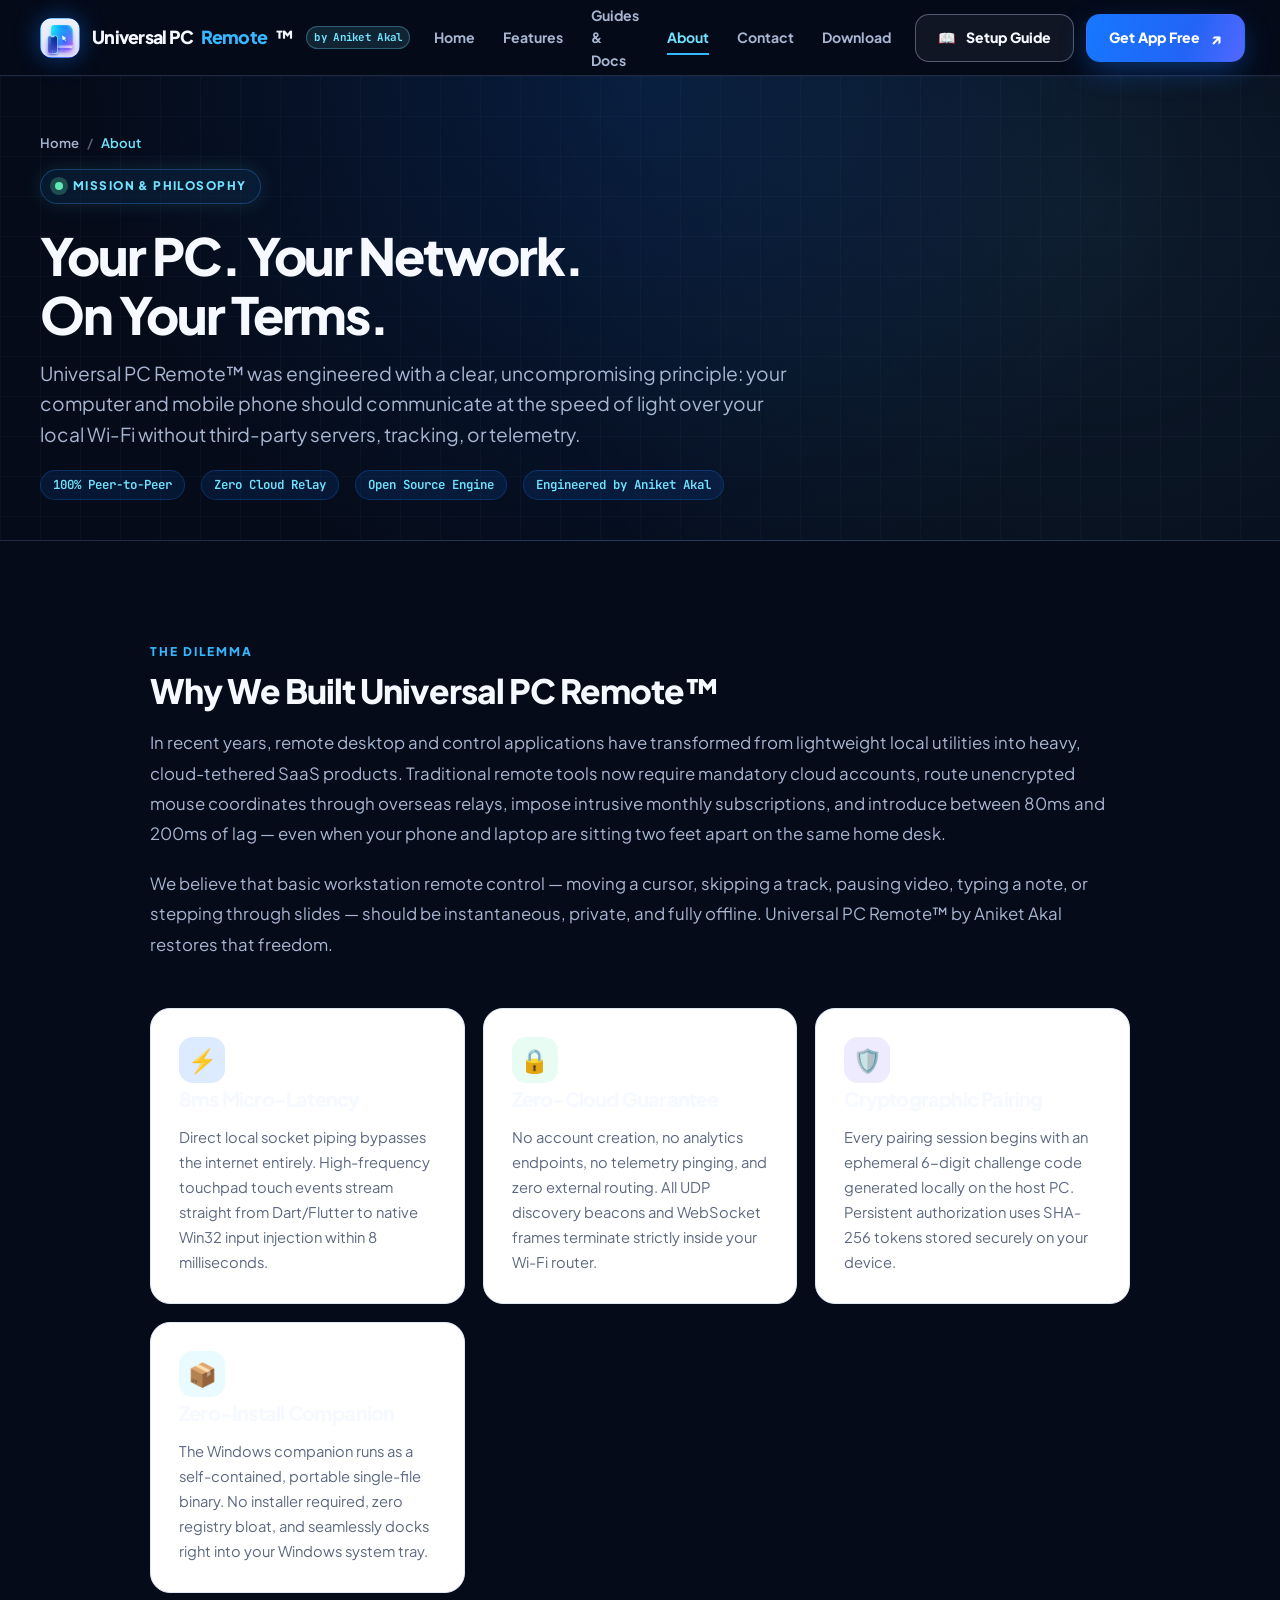
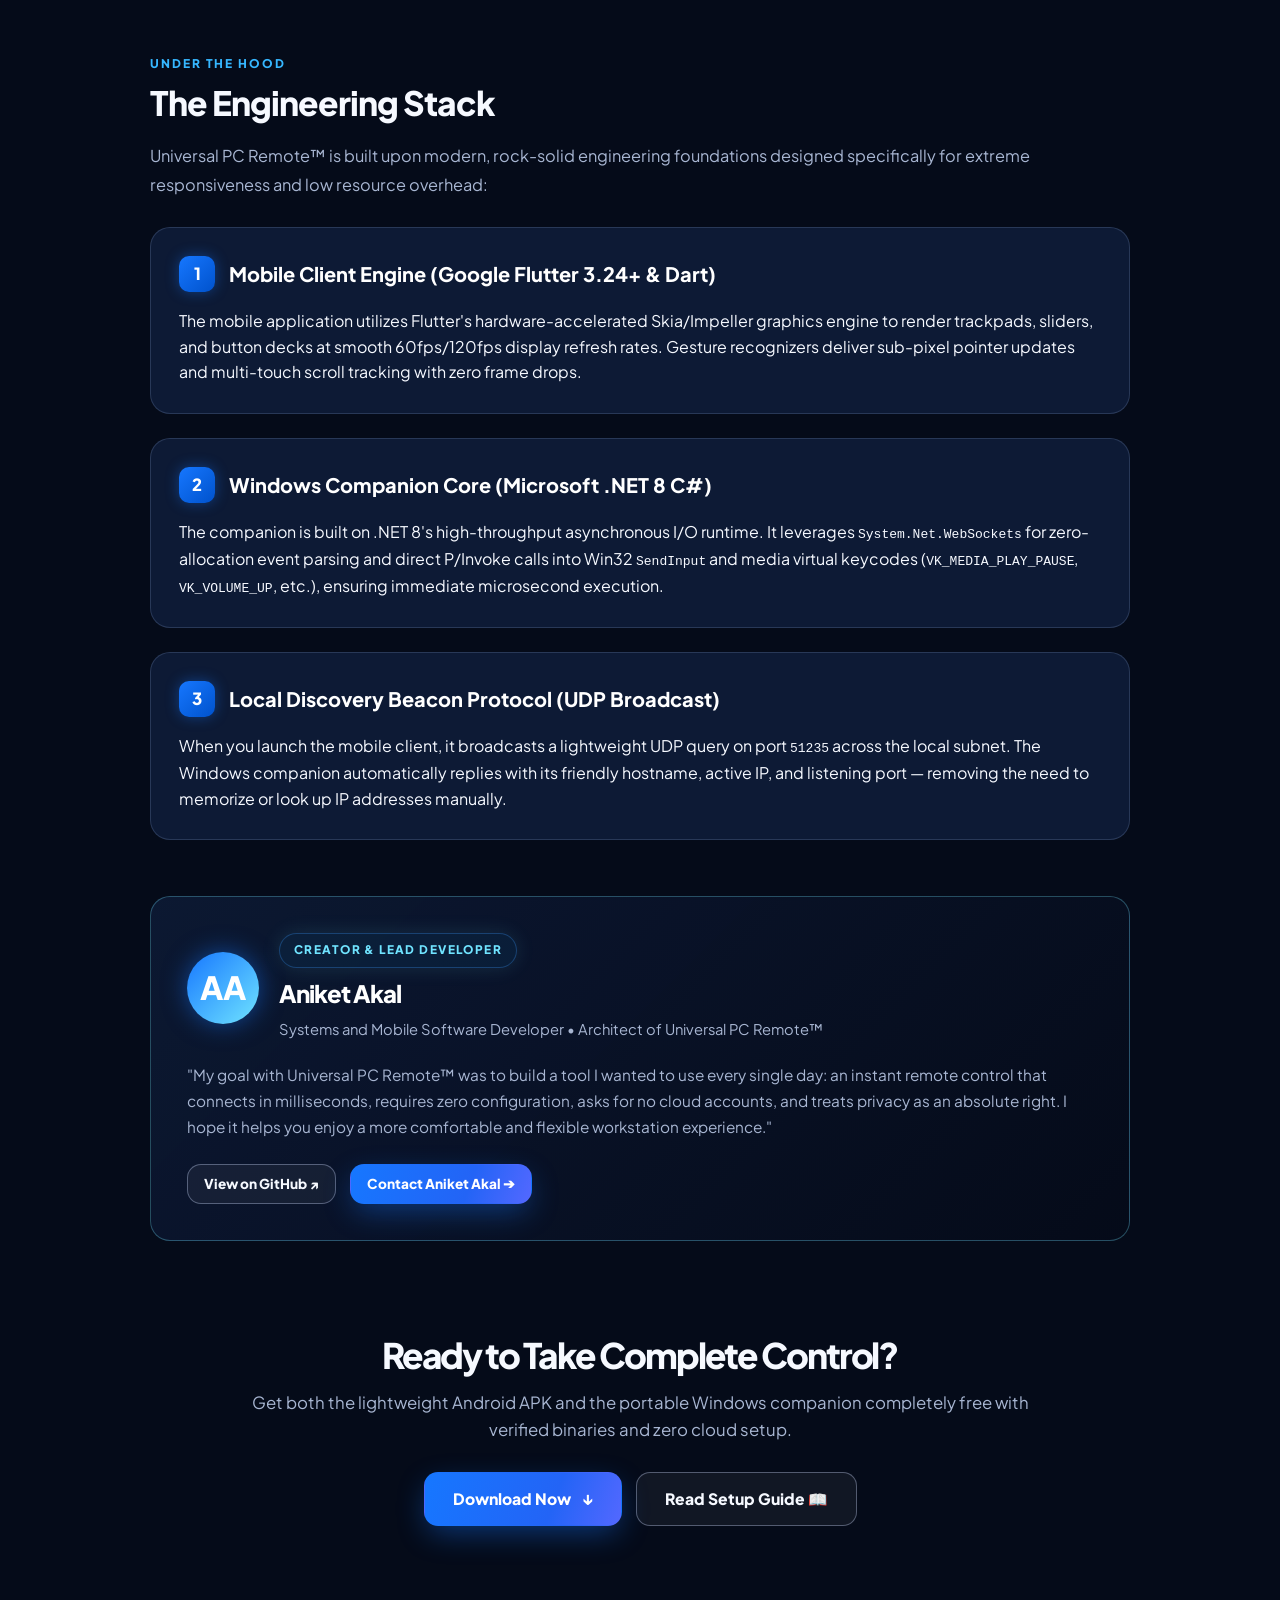
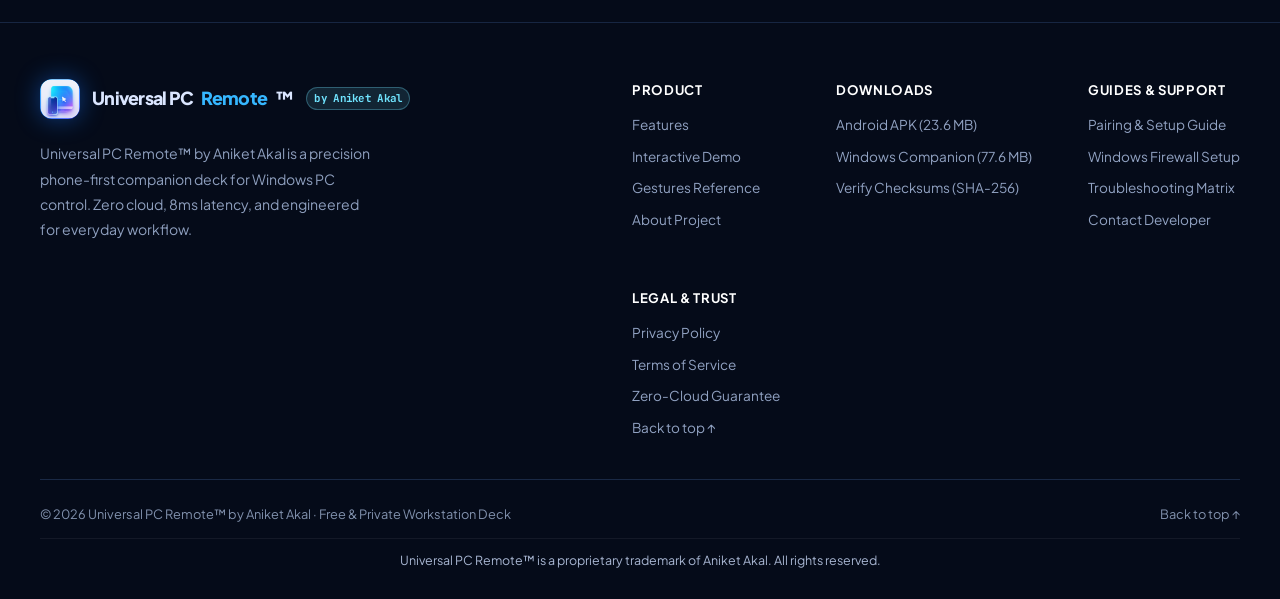
==== website/about.html @ 37a3358c "feat(website): add About, Guide, Contact, Privacy, and Terms pages with SHA-256 verification and fir" ====
<!doctype html>
<html lang="en">
<head>
  <meta charset="utf-8">
  <meta name="viewport" content="width=device-width, initial-scale=1">
  <meta name="theme-color" content="#050b19">
  <title>About Universal PC Remote™ by Aniket Akal — Mission, Zero-Cloud Philosophy &amp; Architecture</title>
  <meta name="description" content="Discover the philosophy, engineering, and architecture behind Universal PC Remote™ by Aniket Akal. A zero-cloud, 100% peer-to-peer workstation companion for Android and Windows.">
  <meta name="author" content="Aniket Akal">
  <meta name="robots" content="index, follow">
  <link rel="canonical" href="https://universalpcremote.pages.dev/about.html">
  
  <!-- Open Graph / Meta -->
  <meta property="og:type" content="website">
  <meta property="og:url" content="https://universalpcremote.pages.dev/about.html">
  <meta property="og:title" content="About Universal PC Remote™ by Aniket Akal">
  <meta property="og:description" content="Why Universal PC Remote™ was built: zero cloud, 8ms micro-latency, peer-to-peer workstation freedom for Android and Windows.">
  <meta property="og:site_name" content="Universal PC Remote™ by Aniket Akal">
  <meta property="og:image" content="https://universalpcremote.pages.dev/assets/app_icon.png">
  <meta name="twitter:card" content="summary_large_image">
  <meta name="twitter:title" content="About Universal PC Remote™ by Aniket Akal">
  <meta name="twitter:description" content="Zero cloud, 8ms micro-latency, peer-to-peer workstation freedom for Android and Windows.">
  <meta name="twitter:image" content="https://universalpcremote.pages.dev/assets/app_icon.png">

  <link rel="icon" type="image/png" href="assets/app_icon.png">
  <link rel="preconnect" href="https://fonts.googleapis.com">
  <link rel="preconnect" href="https://fonts.gstatic.com" crossorigin>
  <link href="https://fonts.googleapis.com/css2?family=Plus+Jakarta+Sans:wght@400;500;600;700;800;900&family=JetBrains+Mono:wght@500;600;700&display=swap" rel="stylesheet">
  <link rel="stylesheet" href="styles.css">
  <script>document.documentElement.classList.add('js');</script>
</head>
<body>
  <a class="skip" href="#main">Skip to content</a>

  <!-- Sticky Tech Navigation Bar -->
  <header>
    <div class="wrap nav">
      <a class="brand" href="index.html" aria-label="Universal PC Remote™ by Aniket Akal home">
        <span class="brandmark" aria-hidden="true">
          <img src="assets/app_icon.png" alt="Universal PC Remote™ logo">
        </span>
        <span class="brand-text">Universal PC <span>Remote</span>™</span>
        <span class="brand-badge">by Aniket Akal</span>
      </a>

      <nav class="links" id="navLinks" aria-label="Main navigation">
        <a href="index.html">Home</a>
        <a href="index.html#features">Features</a>
        <a href="guide.html">Guides &amp; Docs</a>
        <a href="about.html" class="active">About</a>
        <a href="contact.html">Contact</a>
        <a href="index.html#download">Download</a>
        <a class="btn mobile-cta" href="index.html#download">Get App Free <span class="arrow">↗</span></a>
      </nav>

      <div class="nav-cta">
        <a class="btn outline" href="guide.html"><span aria-hidden="true">📖</span> Setup Guide</a>
        <a class="btn" href="index.html#download">Get App Free <span class="arrow">↗</span></a>
      </div>

      <button class="menu" id="menuBtn" type="button" aria-expanded="false" aria-controls="navLinks" aria-label="Open navigation menu">☰</button>
    </div>
  </header>

  <main id="main">
    <!-- Subpage Hero -->
    <section class="page-hero">
      <div class="wrap">
        <nav class="breadcrumb" aria-label="Breadcrumb">
          <a href="index.html">Home</a>
          <span class="sep">/</span>
          <span class="current">About</span>
        </nav>
        <div class="eyebrow">
          <span class="pulse"></span>
          <span>MISSION &amp; PHILOSOPHY</span>
        </div>
        <h1 class="page-title">Your PC. Your Network.<br>On Your Terms.</h1>
        <p class="page-subtitle">
          Universal PC Remote™ was engineered with a clear, uncompromising principle: your computer and mobile phone should communicate at the speed of light over your local Wi-Fi without third-party servers, tracking, or telemetry.
        </p>
        <div class="page-meta">
          <span class="page-meta-badge">100% Peer-to-Peer</span>
          <span class="page-meta-badge">Zero Cloud Relay</span>
          <span class="page-meta-badge">Open Source Engine</span>
          <span class="page-meta-badge">Engineered by Aniket Akal</span>
        </div>
      </div>
    </section>

    <!-- Main Narrative Section -->
    <section class="section">
      <div class="wrap" style="max-width: 980px;">
        
        <div class="reveal">
          <div class="kicker">The Dilemma</div>
          <h2 style="font-size: 2.1rem; font-weight: 800; letter-spacing: -0.03em; margin-bottom: 20px;">Why We Built Universal PC Remote™</h2>
          <p style="color: var(--muted); font-size: 1.05rem; line-height: 1.8; margin-bottom: 20px;">
            In recent years, remote desktop and control applications have transformed from lightweight local utilities into heavy, cloud-tethered SaaS products. Traditional remote tools now require mandatory cloud accounts, route unencrypted mouse coordinates through overseas relays, impose intrusive monthly subscriptions, and introduce between 80ms and 200ms of lag — even when your phone and laptop are sitting two feet apart on the same home desk.
          </p>
          <p style="color: var(--muted); font-size: 1.05rem; line-height: 1.8; margin-bottom: 32px;">
            We believe that basic workstation remote control — moving a cursor, skipping a track, pausing video, typing a note, or stepping through slides — should be instantaneous, private, and fully offline. Universal PC Remote™ by Aniket Akal restores that freedom.
          </p>
        </div>

        <!-- Pillar Cards Grid -->
        <div class="cards" style="margin: 48px 0;">
          <div class="card reveal">
            <span class="card-icon" style="background: rgba(22, 119, 255, 0.15); color: var(--cyan);">⚡</span>
            <h3>8ms Micro-Latency</h3>
            <p>Direct local socket piping bypasses the internet entirely. High-frequency touchpad touch events stream straight from Dart/Flutter to native Win32 input injection within 8 milliseconds.</p>
          </div>

          <div class="card reveal">
            <span class="card-icon" style="background: rgba(99, 233, 181, 0.15); color: var(--emerald);">🔒</span>
            <h3>Zero-Cloud Guarantee</h3>
            <p>No account creation, no analytics endpoints, no telemetry pinging, and zero external routing. All UDP discovery beacons and WebSocket frames terminate strictly inside your Wi-Fi router.</p>
          </div>

          <div class="card reveal">
            <span class="card-icon" style="background: rgba(139, 124, 255, 0.15); color: var(--violet);">🛡️</span>
            <h3>Cryptographic Pairing</h3>
            <p>Every pairing session begins with an ephemeral 6-digit challenge code generated locally on the host PC. Persistent authorization uses SHA-256 tokens stored securely on your device.</p>
          </div>

          <div class="card reveal">
            <span class="card-icon" style="background: rgba(112, 228, 255, 0.15); color: var(--blue2);">📦</span>
            <h3>Zero-Install Companion</h3>
            <p>The Windows companion runs as a self-contained, portable single-file binary. No installer required, zero registry bloat, and seamlessly docks right into your Windows system tray.</p>
          </div>
        </div>

        <!-- Engineering Architecture Breakdown -->
        <div class="reveal" style="margin-top: 56px;">
          <div class="kicker">Under the Hood</div>
          <h2 style="font-size: 2.1rem; font-weight: 800; letter-spacing: -0.03em; margin-bottom: 20px;">The Engineering Stack</h2>
          <p style="color: var(--muted); font-size: 1.02rem; line-height: 1.8; margin-bottom: 28px;">
            Universal PC Remote™ is built upon modern, rock-solid engineering foundations designed specifically for extreme responsiveness and low resource overhead:
          </p>

          <div class="guide-step">
            <div class="step-header">
              <span class="step-num">1</span>
              <h3 class="step-title">Mobile Client Engine (Google Flutter 3.24+ &amp; Dart)</h3>
            </div>
            <p>
              The mobile application utilizes Flutter's hardware-accelerated Skia/Impeller graphics engine to render trackpads, sliders, and button decks at smooth 60fps/120fps display refresh rates. Gesture recognizers deliver sub-pixel pointer updates and multi-touch scroll tracking with zero frame drops.
            </p>
          </div>

          <div class="guide-step">
            <div class="step-header">
              <span class="step-num">2</span>
              <h3 class="step-title">Windows Companion Core (Microsoft .NET 8 C#)</h3>
            </div>
            <p>
              The companion is built on .NET 8's high-throughput asynchronous I/O runtime. It leverages <code>System.Net.WebSockets</code> for zero-allocation event parsing and direct P/Invoke calls into Win32 <code>SendInput</code> and media virtual keycodes (<code>VK_MEDIA_PLAY_PAUSE</code>, <code>VK_VOLUME_UP</code>, etc.), ensuring immediate microsecond execution.
            </p>
          </div>

          <div class="guide-step">
            <div class="step-header">
              <span class="step-num">3</span>
              <h3 class="step-title">Local Discovery Beacon Protocol (UDP Broadcast)</h3>
            </div>
            <p>
              When you launch the mobile client, it broadcasts a lightweight UDP query on port <code>51235</code> across the local subnet. The Windows companion automatically replies with its friendly hostname, active IP, and listening port — removing the need to memorize or look up IP addresses manually.
            </p>
          </div>
        </div>

        <!-- Creator Profile Card -->
        <div class="card reveal" style="margin-top: 56px; background: linear-gradient(135deg, rgba(13, 26, 53, 0.9), rgba(5, 11, 25, 0.95)); border: 1px solid rgba(112, 228, 255, 0.3); padding: 36px;">
          <div style="display: flex; align-items: center; gap: 20px; flex-wrap: wrap;">
            <div style="width: 72px; height: 72px; border-radius: 50%; background: linear-gradient(135deg, var(--blue), var(--cyan)); display: grid; place-items: center; font-size: 2rem; color: #fff; font-weight: 800; flex-shrink: 0; box-shadow: 0 0 24px rgba(22, 119, 255, 0.5);">
              AA
            </div>
            <div>
              <div class="eyebrow" style="margin-bottom: 6px;">CREATOR &amp; LEAD DEVELOPER</div>
              <h3 style="font-size: 1.5rem; font-weight: 800; color: #fff; margin: 0;">Aniket Akal</h3>
              <p style="color: var(--muted); font-size: 0.92rem; margin-top: 4px;">
                Systems and Mobile Software Developer • Architect of Universal PC Remote™
              </p>
            </div>
          </div>
          <p style="color: var(--muted); font-size: 0.96rem; line-height: 1.7; margin-top: 20px;">
            "My goal with Universal PC Remote™ was to build a tool I wanted to use every single day: an instant remote control that connects in milliseconds, requires zero configuration, asks for no cloud accounts, and treats privacy as an absolute right. I hope it helps you enjoy a more comfortable and flexible workstation experience."
          </p>
          <div style="display: flex; gap: 14px; margin-top: 24px; flex-wrap: wrap;">
            <a href="https://github.com/aniketakal7/UniversalPCRemote" target="_blank" rel="noopener" class="btn outline" style="min-height: 40px; padding: 0 16px; font-size: 0.85rem;">
              View on GitHub ↗
            </a>
            <a href="contact.html" class="btn" style="min-height: 40px; padding: 0 16px; font-size: 0.85rem;">
              Contact Aniket Akal ➔
            </a>
          </div>
        </div>

      </div>
    </section>

    <!-- Bottom Conversion Strip -->
    <section class="section" style="padding-top: 0;">
      <div class="wrap" style="text-align: center; max-width: 780px;">
        <div class="reveal">
          <h2 style="font-size: 2.2rem; font-weight: 800; margin-bottom: 16px;">Ready to Take Complete Control?</h2>
          <p style="color: var(--muted); font-size: 1.05rem; margin-bottom: 28px;">
            Get both the lightweight Android APK and the portable Windows companion completely free with verified binaries and zero cloud setup.
          </p>
          <div style="display: flex; gap: 14px; justify-content: center; flex-wrap: wrap;">
            <a class="btn btn-large" href="index.html#download">Download Now <span class="arrow">↓</span></a>
            <a class="btn btn-large outline" href="guide.html">Read Setup Guide 📖</a>
          </div>
        </div>
      </div>
    </section>
  </main>

  <!-- Deep Midnight Footer -->
  <footer>
    <div class="wrap">
      <div class="footer-top">
        <div>
          <a class="brand" href="index.html">
            <span class="brandmark">
              <img src="assets/app_icon.png" alt="App Icon">
            </span>
            <span class="brand-text">Universal PC <span>Remote</span>™</span>
            <span class="brand-badge">by Aniket Akal</span>
          </a>
          <p class="footer-description">
            Universal PC Remote™ by Aniket Akal is a precision phone-first companion deck for Windows PC control. Zero cloud, 8ms latency, and engineered for everyday workflow.
          </p>
        </div>

        <div class="footer-cols">
          <div class="footer-col">
            <strong>Product</strong>
            <a href="index.html#features">Features</a>
            <a href="index.html#demo">Interactive Demo</a>
            <a href="index.html#gestures">Gestures Reference</a>
            <a href="about.html">About Project</a>
          </div>

          <div class="footer-col">
            <strong>Downloads</strong>
            <a href="downloads/UniversalPCRemote.apk" download>Android APK (23.6 MB)</a>
            <a href="downloads/UniversalPCRemote-v1.0.0-windows-x64.zip" download>Windows Companion (77.6 MB)</a>
            <a href="guide.html#verification">Verify Checksums (SHA-256)</a>
          </div>

          <div class="footer-col">
            <strong>Guides &amp; Support</strong>
            <a href="guide.html">Pairing &amp; Setup Guide</a>
            <a href="guide.html#firewall">Windows Firewall Setup</a>
            <a href="guide.html#troubleshooting">Troubleshooting Matrix</a>
            <a href="contact.html">Contact Developer</a>
          </div>

          <div class="footer-col">
            <strong>Legal &amp; Trust</strong>
            <a href="privacy.html">Privacy Policy</a>
            <a href="terms.html">Terms of Service</a>
            <a href="about.html">Zero-Cloud Guarantee</a>
            <a href="#main">Back to top ↑</a>
          </div>
        </div>
      </div>

      <div class="footer-bottom">
        <span>© <span id="year"></span> Universal PC Remote™ by Aniket Akal · Free &amp; Private Workstation Deck</span>
        <a href="#main">Back to top ↑</a>
      </div>
      <div class="footer-trademark" style="margin-top: 14px; padding-top: 12px; border-top: 1px solid rgba(255,255,255,0.06); text-align: center; font-size: 0.78rem; color: var(--muted);">
        Universal PC Remote™ is a proprietary trademark of Aniket Akal. All rights reserved.
      </div>
    </div>
  </footer>

  <div class="toast" id="toast" role="status" aria-live="polite"></div>
  <button class="back-to-top" id="backToTopBtn" type="button" aria-label="Back to top" title="Back to top">↑</button>
  <script src="app.js" defer></script>
</body>
</html>
---- website/styles.css ----
/* ==========================================================================
   UNIVERSAL PC REMOTE — COMPLETE VISUAL SYSTEM & STYLESHEET
   Electric Space-Navy & Alternating Precision Tech Theme
   ========================================================================== */

:root {
  /* Core Tech Palette */
  --night: #050b19;
  --night2: #09152d;
  --panel: #0d1a35;
  --panel2: #101f40;
  --blue: #1677ff;
  --blue2: #36b7ff;
  --blue-hover: #125ecc;
  --cyan: #70e4ff;
  --violet: #8b7cff;
  --emerald: #63e9b5;
  --white: #f6f9ff;
  --muted: #a8b6d2;
  --muted-dark: #70809e;
  --line: rgba(173, 199, 255, 0.17);
  --line-strong: rgba(173, 199, 255, 0.32);

  /* Light Sections Palette */
  --light: #f4f7ff;
  --lightink: #111a2d;
  --lightmuted: #5c6880;
  --lightline: #e1e8f6;
  --lightcard: #ffffff;

  /* Typography & Sizing */
  --font-main: 'Plus Jakarta Sans', Inter, -apple-system, BlinkMacSystemFont, "Segoe UI", Roboto, sans-serif;
  --font-display: 'Plus Jakarta Sans', Inter, system-ui, sans-serif;
  --font-mono: 'JetBrains Mono', SFMono-Regular, Consolas, monospace;
  --max: 1200px;
  --nav: 76px;

  /* Radii & Shadows */
  --radius-sm: 8px;
  --radius-md: 14px;
  --radius-lg: 20px;
  --radius-xl: 28px;
  --radius-full: 9999px;
  --shadow-blue: 0 10px 30px -4px rgba(22, 119, 255, 0.42);
  --shadow-card: 0 12px 32px -6px rgba(17, 26, 45, 0.08);
  --shadow-dark: 0 24px 60px -12px rgba(0, 0, 0, 0.55);
}

/* Base Resets */
*, *::before, *::after {
  box-sizing: border-box;
  margin: 0;
  padding: 0;
}

html {
  scroll-behavior: smooth;
  scroll-padding-top: 96px;
  overflow-x: clip;
}

body {
  background: var(--night);
  color: var(--white);
  font-family: var(--font-main);
  line-height: 1.6;
  -webkit-font-smoothing: antialiased;
  -moz-osx-font-smoothing: grayscale;
  overflow-x: clip;
}

a {
  color: inherit;
  text-decoration: none;
}

button {
  font: inherit;
  border: none;
  background: none;
  cursor: pointer;
}

button, a {
  -webkit-tap-highlight-color: transparent;
}

a:focus-visible, button:focus-visible {
  outline: 3px solid var(--cyan);
  outline-offset: 4px;
}

.wrap {
  width: min(var(--max), calc(100% - 48px));
  margin: 0 auto;
}

.skip {
  position: absolute;
  left: 14px;
  top: -80px;
  z-index: 10000;
  background: #ffffff;
  color: #111111;
  padding: 12px 18px;
  border-radius: var(--radius-md);
  font-weight: 700;
  font-size: 0.9rem;
  transition: top 0.2s ease;
}

.skip:focus {
  top: 14px;
}

/* ==========================================================================
   HEADER & NAVIGATION
   ========================================================================== */
header {
  height: var(--nav);
  position: sticky;
  top: 0;
  z-index: 1000;
  background: rgba(5, 11, 25, 0.86);
  backdrop-filter: blur(18px);
  -webkit-backdrop-filter: blur(18px);
  border-bottom: 1px solid var(--line);
  transition: background 0.3s ease, border-color 0.3s ease;
}

.nav {
  height: 100%;
  display: flex;
  align-items: center;
  justify-content: space-between;
  gap: 24px;
}

.brand {
  display: inline-flex;
  align-items: center;
  gap: 12px;
  font-size: 1.12rem;
  font-weight: 800;
  letter-spacing: -0.04em;
  white-space: nowrap;
}

.brandmark {
  display: grid;
  place-items: center;
  width: 40px;
  height: 40px;
  border-radius: 12px;
  color: #ffffff;
  background: linear-gradient(145deg, var(--blue2), var(--blue) 55%, #524dff);
  box-shadow: 0 0 24px rgba(22, 119, 255, 0.45);
  font-size: 1.3rem;
  flex-shrink: 0;
  overflow: hidden;
}

.brandmark img {
  width: 100%;
  height: 100%;
  object-fit: cover;
  border-radius: 12px;
}

.brand-text {
  display: flex;
  align-items: center;
  gap: 8px;
}

.brand-text span:last-child {
  color: var(--blue2);
}

.brand-badge {
  font-family: var(--font-mono);
  font-size: 0.68rem;
  font-weight: 700;
  color: var(--cyan);
  background: rgba(112, 228, 255, 0.12);
  border: 1px solid rgba(112, 228, 255, 0.3);
  padding: 2px 7px;
  border-radius: var(--radius-full);
}

.links {
  display: flex;
  align-items: center;
  gap: 28px;
  color: var(--muted);
  font-size: 0.88rem;
  font-weight: 700;
}

.links a {
  transition: color 0.2s ease;
  position: relative;
  padding: 6px 0;
}

.links a:hover {
  color: var(--cyan);
}

.links a::after {
  content: '';
  position: absolute;
  bottom: 0;
  left: 0;
  width: 0;
  height: 2px;
  background: var(--blue2);
  transition: width 0.2s ease;
}

.links a:hover::after {
  width: 100%;
}

.links a.active {
  color: var(--cyan);
}

.links a.active::after {
  width: 100%;
}

.links .mobile-cta {
  display: none;
}

.nav-cta {
  display: flex;
  align-items: center;
  gap: 12px;
}

.btn {
  display: inline-flex;
  align-items: center;
  justify-content: center;
  gap: 10px;
  min-height: 48px;
  padding: 0 22px;
  border-radius: var(--radius-md);
  border: 1px solid transparent;
  background: linear-gradient(110deg, #1677ff, #2364f6 65%, #5368ff);
  color: #ffffff;
  font-size: 0.88rem;
  font-weight: 800;
  box-shadow: var(--shadow-blue);
  cursor: pointer;
  white-space: nowrap;
  transition: transform 0.2s ease, filter 0.2s ease, box-shadow 0.2s ease;
}

.btn:hover {
  transform: translateY(-2px);
  filter: brightness(1.1);
  box-shadow: 0 14px 34px rgba(22, 119, 255, 0.55);
}

.btn .arrow {
  font-size: 1rem;
  transition: transform 0.2s ease;
}

.btn:hover .arrow {
  transform: translateX(3px);
}

.btn.outline {
  background: rgba(255, 255, 255, 0.05);
  border-color: rgba(205, 220, 255, 0.35);
  box-shadow: none;
  color: var(--white);
}

.btn.outline:hover {
  background: rgba(255, 255, 255, 0.12);
  border-color: var(--cyan);
  color: var(--cyan);
}

.btn-large {
  min-height: 54px;
  padding: 0 28px;
  font-size: 0.98rem;
}

.btn-dual {
  display: flex;
  align-items: center;
  gap: 12px;
  text-align: left;
}

.btn-subtext {
  display: block;
  font-size: 0.72rem;
  font-weight: 600;
  opacity: 0.82;
  font-family: var(--font-mono);
}

.menu {
  display: none;
  width: 44px;
  height: 44px;
  border: 1px solid var(--line);
  border-radius: var(--radius-md);
  background: var(--panel);
  color: #ffffff;
  font-size: 1.35rem;
  cursor: pointer;
  align-items: center;
  justify-content: center;
  transition: background 0.2s ease, border-color 0.2s ease;
}

.menu:hover {
  border-color: var(--blue2);
}

/* ==========================================================================
   HERO SECTION — 3D WORKSTATION STAGE
   ========================================================================== */
.hero {
  position: relative;
  overflow: hidden;
  padding: 76px 0 60px;
  background: radial-gradient(ellipse at 80% 40%, #0c2c69 0%, rgba(8, 22, 51, 0.8) 32%, transparent 64%),
              linear-gradient(130deg, #050b19 0%, #071329 55%, #07142a 100%);
}

.hero::before {
  content: "";
  position: absolute;
  inset: auto -10% -80px -10%;
  height: 220px;
  background: radial-gradient(ellipse, rgba(11, 76, 192, 0.35), transparent 70%);
  pointer-events: none;
}

.hero-grid {
  position: relative;
  display: grid;
  grid-template-columns: 1fr 1fr;
  gap: 48px;
  align-items: center;
}

.eyebrow {
  display: inline-flex;
  align-items: center;
  gap: 10px;
  border: 1px solid rgba(43, 112, 185, 0.45);
  border-radius: var(--radius-full);
  padding: 7px 14px;
  color: var(--cyan);
  font-size: 0.74rem;
  letter-spacing: 0.12em;
  text-transform: uppercase;
  font-weight: 800;
  background: rgba(13, 43, 74, 0.45);
  margin-bottom: 22px;
  box-shadow: 0 0 20px rgba(112, 228, 255, 0.12);
}

.pulse {
  width: 8px;
  height: 8px;
  border-radius: 50%;
  background: var(--emerald);
  box-shadow: 0 0 0 5px rgba(99, 233, 181, 0.25);
  animation: pulseNode 2s infinite ease-in-out;
}

@keyframes pulseNode {
  0%, 100% { transform: scale(1); opacity: 1; }
  50% { transform: scale(1.3); opacity: 0.6; }
}

h1 {
  font-size: clamp(42px, 5.4vw, 76px);
  line-height: 1.02;
  letter-spacing: -0.065em;
  margin: 0 0 22px;
  font-weight: 900;
  max-width: 660px;
}

h1 .gradient {
  background: linear-gradient(95deg, #36b7ff 0%, #397dff 50%, #a3a0ff 100%);
  -webkit-background-clip: text;
  background-clip: text;
  color: transparent;
}

.hero-copy {
  max-width: 520px;
  color: var(--muted);
  font-size: 1.05rem;
  line-height: 1.75;
}

.hero-actions {
  display: flex;
  gap: 14px;
  flex-wrap: wrap;
  margin: 32px 0 26px;
}

.trust {
  display: flex;
  gap: 20px;
  flex-wrap: wrap;
  color: #aebbd4;
  font-size: 0.78rem;
  font-weight: 600;
}

.trust span {
  display: inline-flex;
  align-items: center;
  gap: 7px;
}

.trust b {
  color: var(--emerald);
  font-size: 0.95rem;
}

/* 3D Visual Stage */
.hero-visual {
  min-height: 480px;
  position: relative;
  display: grid;
  place-items: center;
}

.visual-halo {
  position: absolute;
  width: 440px;
  max-width: 100%;
  aspect-ratio: 1;
  border-radius: 50%;
  background: radial-gradient(circle, rgba(21, 109, 255, 0.22) 0%, rgba(33, 101, 255, 0.08) 40%, transparent 70%);
  border: 1px solid rgba(114, 182, 255, 0.15);
  animation: breatheHalo 6s ease-in-out infinite;
}

.visual-halo::before, .visual-halo::after {
  content: "";
  position: absolute;
  inset: 10%;
  border: 1px solid rgba(114, 182, 255, 0.12);
  border-radius: 50%;
}

.visual-halo::after {
  inset: 22%;
}

@keyframes breatheHalo {
  0%, 100% { transform: scale(1); opacity: 0.8; }
  50% { transform: scale(1.05); opacity: 1; }
}

/* Perspective Monitor */
.monitor {
  position: absolute;
  width: 88%;
  right: 0;
  top: 42px;
  transform: perspective(1100px) rotateY(-7deg) rotateX(2deg);
  filter: drop-shadow(0 30px 40px rgba(0, 0, 0, 0.65));
  transition: transform 0.4s ease;
}

.monitor:hover {
  transform: perspective(1100px) rotateY(-4deg) rotateX(1deg) translateY(-4px);
}

.monitor-frame {
  background: linear-gradient(135deg, #5a6683, #111a2d 18%, #050913 80%, #53617b);
  padding: 10px;
  border-radius: 18px;
  border: 1px solid #62749a;
  box-shadow: inset 0 0 12px rgba(255, 255, 255, 0.08);
}

.monitor-screen {
  height: 260px;
  border-radius: 10px;
  overflow: hidden;
  position: relative;
  background: radial-gradient(ellipse at 68% 45%, #1459ed 0%, #1232a3 30%, #081640 68%, #071021 100%);
}

.wallpaper-orb {
  position: absolute;
  width: 280px;
  height: 280px;
  right: 12%;
  top: -24px;
  border-radius: 46% 54% 62% 38%;
  background: linear-gradient(140deg, #70dfff 0%, #2678ff 25%, #3b39e9 57%, #0a1e64 100%);
  transform: rotate(35deg);
  filter: drop-shadow(0 0 30px rgba(22, 119, 255, 0.55));
  animation: orbMorph 12s ease-in-out infinite alternate;
}

.wallpaper-orb::before {
  content: "";
  position: absolute;
  inset: 20px 32px 22px -10px;
  border-radius: 50%;
  border: 12px solid rgba(114, 191, 255, 0.45);
  transform: rotate(-26deg);
  box-shadow: inset 0 0 28px rgba(177, 240, 255, 0.25);
}

.wallpaper-orb::after {
  content: "";
  position: absolute;
  inset: 56px 54px 48px -30px;
  border-radius: 50%;
  border: 9px solid rgba(140, 139, 255, 0.4);
  transform: rotate(20deg);
}

@keyframes orbMorph {
  0% { transform: rotate(35deg) scale(1); }
  100% { transform: rotate(65deg) scale(1.08); }
}

.screen-glass {
  position: absolute;
  inset: 0;
  background: linear-gradient(130deg, rgba(255, 255, 255, 0.08), transparent 40%, rgba(1, 7, 28, 0.35));
  pointer-events: none;
}

.monitor-base {
  width: 35%;
  height: 48px;
  margin: 0 auto;
  background: linear-gradient(90deg, #111a2d, #8a94ab 45%, #202b40);
  clip-path: polygon(24% 0, 76% 0, 88% 100%, 12% 100%);
  position: relative;
}

.monitor-foot {
  width: 48%;
  height: 13px;
  margin: -1px auto 0;
  border-radius: 50% 50% 6px 6px;
  background: linear-gradient(#69748c, #1a2438);
  box-shadow: 0 4px 12px rgba(0, 0, 0, 0.5);
}

/* Angled Phone Remote */
.phone {
  position: absolute;
  left: 0;
  bottom: 12px;
  width: 168px;
  height: 320px;
  padding: 8px;
  border: 2px solid #6b7894;
  border-radius: 30px;
  background: linear-gradient(130deg, #2b3853, #050912 40%);
  box-shadow: 0 26px 50px rgba(0, 0, 0, 0.7);
  transform: rotate(-7deg);
  z-index: 2;
  transition: transform 0.3s ease;
}

.phone:hover {
  transform: rotate(-4deg) translateY(-4px);
}

.phone-screen {
  height: 100%;
  border-radius: 22px;
  background: linear-gradient(160deg, #111d34, #080f20);
  overflow: hidden;
  padding: 18px 12px;
  position: relative;
  border: 1px solid #283650;
  display: flex;
  flex-direction: column;
}

.notch {
  position: absolute;
  top: 6px;
  left: 50%;
  transform: translateX(-50%);
  height: 13px;
  width: 58px;
  background: #02050b;
  border-radius: 10px;
  z-index: 5;
}

.phone-status {
  display: flex;
  justify-content: space-between;
  margin-top: 8px;
  font-size: 8px;
  color: #9caccc;
  font-weight: 700;
}

.phone-connected {
  font-size: 8px;
  color: #a7b9d8;
  margin-top: 18px;
}

.phone-title {
  font-size: 1.15rem;
  font-weight: 900;
  letter-spacing: -0.05em;
  margin: 0 0 3px;
  color: #ffffff;
}

.online {
  display: inline-flex;
  align-items: center;
  gap: 5px;
  font-size: 8px;
  color: var(--emerald);
  background: #10342e;
  padding: 3px 7px;
  border-radius: 7px;
  font-weight: 700;
  width: fit-content;
}

.phone-grid {
  display: grid;
  grid-template-columns: 1fr 1fr;
  gap: 6px;
  margin-top: 14px;
}

.phone-tile {
  height: 52px;
  border: 1px solid #2b3a55;
  background: linear-gradient(145deg, #1a2944, #10192b);
  border-radius: 10px;
  display: flex;
  flex-direction: column;
  align-items: center;
  justify-content: center;
  gap: 4px;
  color: #e6eeff;
  font-size: 8px;
  font-weight: 700;
}

.phone-tile b {
  font-size: 1.1rem;
  color: var(--blue2);
}

.phone-bottom {
  display: flex;
  justify-content: space-around;
  color: #5c7298;
  font-size: 11px;
  margin-top: auto;
  padding-top: 10px;
}

.connection-pill {
  position: absolute;
  right: -8px;
  bottom: 28px;
  background: rgba(11, 23, 48, 0.94);
  border: 1px solid rgba(59, 107, 181, 0.45);
  box-shadow: 0 12px 35px rgba(0, 0, 0, 0.5);
  backdrop-filter: blur(8px);
  border-radius: var(--radius-md);
  padding: 12px 16px;
  display: flex;
  align-items: center;
  gap: 12px;
  font-size: 0.8rem;
  z-index: 3;
  animation: floatPill 4s ease-in-out infinite;
}

@keyframes floatPill {
  0%, 100% { transform: translateY(0); }
  50% { transform: translateY(-5px); }
}

.connection-icon {
  width: 32px;
  height: 32px;
  display: grid;
  place-items: center;
  border-radius: 10px;
  background: #0d3e48;
  color: var(--emerald);
  font-size: 1.1rem;
  flex-shrink: 0;
}

.connection-pill strong {
  display: block;
  font-size: 0.84rem;
  color: #ffffff;
}

.connection-pill small {
  display: block;
  color: #8da4ca;
  font-size: 0.72rem;
  margin-top: 2px;
}

/* Hero Bottom Bar */
.hero-bottom {
  position: relative;
  border-top: 1px solid rgba(155, 189, 255, 0.15);
  margin-top: 36px;
  padding-top: 24px;
  display: flex;
  gap: 32px;
  flex-wrap: wrap;
  color: var(--muted);
  font-size: 0.88rem;
}

.hero-bottom span {
  display: inline-flex;
  align-items: center;
  gap: 8px;
}

.hero-bottom strong {
  color: var(--white);
  font-size: 0.98rem;
  font-weight: 800;
  font-family: var(--font-mono);
}

/* ==========================================================================
   FEATURES BAND — CRISP LIGHT SECTION
   ========================================================================== */
.features-band {
  background: var(--light);
  color: var(--lightink);
  padding: 40px 0 48px;
}

.feature-strip {
  display: grid;
  grid-template-columns: repeat(6, 1fr);
  gap: 14px;
}

.feature {
  padding: 22px 16px;
  border: 1px solid var(--lightline);
  border-radius: var(--radius-lg);
  background: var(--lightcard);
  box-shadow: 0 4px 16px rgba(30, 67, 139, 0.05);
  transition: transform 0.2s ease, box-shadow 0.2s ease, border-color 0.2s ease;
}

.feature:hover {
  transform: translateY(-4px);
  box-shadow: 0 16px 32px rgba(35, 74, 134, 0.12);
  border-color: var(--blue2);
}

.feature-icon {
  width: 42px;
  height: 42px;
  border-radius: 12px;
  display: grid;
  place-items: center;
  background: linear-gradient(145deg, #e6f3ff, #e8eaff);
  color: var(--blue);
  font-size: 1.35rem;
  margin-bottom: 14px;
}

.feature h3 {
  font-size: 0.95rem;
  letter-spacing: -0.025em;
  font-weight: 800;
  margin: 0 0 6px;
}

.feature p {
  font-size: 0.78rem;
  line-height: 1.6;
  color: var(--lightmuted);
  margin: 0;
}

/* ==========================================================================
   SECTION COMMON STYLES
   ========================================================================== */
.section {
  padding: 96px 0;
  position: relative;
}

.section-head {
  display: flex;
  align-items: flex-end;
  justify-content: space-between;
  gap: 32px;
  margin-bottom: 44px;
}

.kicker {
  font-size: 0.75rem;
  text-transform: uppercase;
  letter-spacing: 0.16em;
  font-weight: 900;
  color: var(--blue2);
  margin-bottom: 12px;
  display: inline-block;
}

h2 {
  font-size: clamp(34px, 4.4vw, 56px);
  line-height: 1.05;
  letter-spacing: -0.06em;
  margin: 0;
  font-weight: 900;
}

h2 em {
  font-family: Georgia, 'Times New Roman', serif;
  font-style: italic;
  font-weight: 500;
  color: var(--blue2);
  letter-spacing: -0.05em;
}

.section-head > p {
  max-width: 420px;
  color: var(--muted);
  font-size: 0.98rem;
  line-height: 1.7;
  margin: 0;
}

/* ==========================================================================
   INTERACTIVE DEMO SECTION — HIGH TECH PREVIEW CONSOLE
   ========================================================================== */
.demo-section {
  background: linear-gradient(140deg, #071127, #0b1b38 70%, #101c3b);
  border-top: 1px solid var(--line);
  border-bottom: 1px solid var(--line);
}

.demo-grid {
  display: grid;
  grid-template-columns: 0.8fr 1.2fr;
  gap: 48px;
  align-items: center;
}

.demo-copy p {
  color: var(--muted);
  font-size: 1.05rem;
  line-height: 1.8;
  margin: 22px 0;
}

.demo-warning {
  display: flex;
  gap: 12px;
  align-items: flex-start;
  font-size: 0.82rem;
  color: #aebbd3;
  line-height: 1.7;
  border-left: 2px solid var(--cyan);
  padding-left: 14px;
  background: rgba(112, 228, 255, 0.05);
  border-radius: 0 var(--radius-sm) var(--radius-sm) 0;
  padding: 10px 14px;
}

.demo-warning b {
  color: var(--cyan);
}

.demo-shell {
  border: 1px solid #33486b;
  background: #081022;
  border-radius: 24px;
  padding: 20px;
  box-shadow: var(--shadow-dark);
  min-width: 0;
}

.demo-top {
  display: flex;
  align-items: center;
  gap: 8px;
  color: #9aacca;
  font-size: 0.72rem;
  padding: 4px 6px 16px;
  border-bottom: 1px solid rgba(173, 199, 255, 0.1);
  margin-bottom: 16px;
  font-family: var(--font-mono);
  font-weight: 700;
}

.demo-dots {
  display: flex;
  gap: 5px;
}

.demo-dots i {
  width: 8px;
  height: 8px;
  border-radius: 50%;
  background: #4e6388;
}

.demo-top span:last-child {
  margin-left: auto;
  letter-spacing: 0.1em;
  color: var(--emerald);
}

.mode-tabs {
  display: flex;
  gap: 8px;
  flex-wrap: wrap;
  margin-bottom: 16px;
}

.mode {
  border: 1px solid #31405c;
  border-radius: 10px;
  background: #111d34;
  color: #aebdd9;
  font-size: 0.82rem;
  font-weight: 800;
  padding: 10px 16px;
  cursor: pointer;
  transition: all 0.2s ease;
}

.mode:hover {
  background: #182848;
  color: #ffffff;
  border-color: var(--blue2);
}

.mode[aria-pressed="true"] {
  color: #ffffff;
  background: linear-gradient(110deg, #1677ff, #535fff);
  border-color: #498bff;
  box-shadow: 0 4px 18px rgba(22, 119, 255, 0.35);
}

.demo-content {
  display: grid;
  grid-template-columns: 1fr 0.95fr;
  gap: 16px;
}

.demo-pane {
  border: 1px solid #263754;
  background: linear-gradient(145deg, #101d36, #0b1528);
  border-radius: 16px;
  padding: 20px;
  min-width: 0;
  min-height: 290px;
  display: flex;
  flex-direction: column;
}

.demo-label {
  font-size: 0.7rem;
  letter-spacing: 0.16em;
  font-weight: 900;
  color: var(--cyan);
  font-family: var(--font-mono);
}

.demo-pane h3 {
  font-size: 1.45rem;
  line-height: 1.15;
  letter-spacing: -0.05em;
  margin: 12px 0 8px;
}

.demo-pane p {
  color: #9cacc9;
  font-size: 0.85rem;
  line-height: 1.6;
  margin: 0;
}

.demo-pad {
  height: 130px;
  position: relative;
  overflow: hidden;
  touch-action: pan-y;
  border-radius: 12px;
  margin-top: auto;
  border: 1px solid #29456e;
  background: radial-gradient(ellipse at center, #122c57, #0b1930);
  cursor: crosshair;
}

.demo-pad::before {
  content: "";
  position: absolute;
  inset: 0;
  background-image: radial-gradient(#4771aa 1.5px, transparent 1.5px);
  background-size: 16px 16px;
  opacity: 0.5;
}

.demo-cursor {
  position: absolute;
  left: 50%;
  top: 50%;
  font-size: 1.6rem;
  color: #d7f6ff;
  text-shadow: 0 0 16px var(--blue2);
  transform: translate(-50%, -50%);
  pointer-events: none;
  transition: transform 0.05s ease;
}

.action-buttons {
  display: flex;
  flex-wrap: wrap;
  gap: 8px;
  margin-top: auto;
  padding-top: 14px;
}

.action {
  background: #162746;
  border: 1px solid #304568;
  color: #dce8ff;
  border-radius: 10px;
  padding: 10px 14px;
  font-size: 0.82rem;
  font-weight: 750;
  cursor: pointer;
  transition: all 0.15s ease;
}

.action:hover {
  background: #203960;
  border-color: var(--cyan);
  color: #ffffff;
}

.action:active {
  transform: scale(0.96);
  background: var(--blue);
}

.feedback {
  font-size: 0.8rem;
  min-height: 32px;
  margin-top: 14px;
  color: var(--emerald);
  font-family: var(--font-mono);
  font-weight: 600;
  display: flex;
  align-items: center;
}

/* ==========================================================================
   LIGHT CARDS SECTION — EVERYDAY USE
   ========================================================================== */
.light-section {
  background: var(--light);
  color: var(--lightink);
}

.light-section .kicker {
  color: var(--blue);
}

.light-section .section-head > p {
  color: var(--lightmuted);
}

.light-section h2 em {
  color: var(--blue);
}

.cards {
  display: grid;
  grid-template-columns: repeat(3, 1fr);
  gap: 18px;
}

.card {
  background: var(--lightcard);
  border: 1px solid var(--lightline);
  border-radius: var(--radius-lg);
  padding: 28px;
  min-height: 240px;
  transition: transform 0.2s ease, box-shadow 0.2s ease, border-color 0.2s ease;
}

.card:hover {
  transform: translateY(-4px);
  box-shadow: 0 18px 40px rgba(27, 67, 139, 0.1);
  border-color: var(--blue);
}

.card-top {
  display: flex;
  align-items: center;
  justify-content: space-between;
  margin-bottom: 28px;
}

.card-icon {
  width: 46px;
  height: 46px;
  border-radius: 14px;
  background: #e8f1ff;
  color: var(--blue);
  display: grid;
  place-items: center;
  font-size: 1.45rem;
}

.card-num {
  font-size: 0.72rem;
  font-weight: 900;
  letter-spacing: 0.15em;
  color: #8490a7;
  font-family: var(--font-mono);
}

.card h3 {
  font-size: 1.25rem;
  letter-spacing: -0.04em;
  margin: 0 0 10px;
  font-weight: 800;
}

.card p {
  font-size: 0.92rem;
  color: var(--lightmuted);
  line-height: 1.7;
  margin: 0;
}

/* ==========================================================================
   STEPS SECTION — GETTING STARTED WITH WATERMARKS
   ========================================================================== */
.steps-section {
  background: linear-gradient(135deg, #e8efff, #f5f7ff);
  color: var(--lightink);
}

.steps-section .kicker {
  color: var(--blue);
}

.steps-section h2 em {
  color: var(--blue);
}

.steps-section .section-head > p {
  color: var(--lightmuted);
}

.steps {
  display: grid;
  grid-template-columns: repeat(3, 1fr);
  gap: 18px;
}

.step {
  border: 1px solid #d8e3fa;
  background: #ffffff;
  border-radius: var(--radius-lg);
  padding: 28px;
  min-height: 230px;
  position: relative;
  overflow: hidden;
  box-shadow: 0 4px 18px rgba(30, 67, 139, 0.04);
}

.step::after {
  content: attr(data-step);
  position: absolute;
  right: 14px;
  top: -28px;
  font-size: 120px;
  font-weight: 950;
  color: #edf2ff;
  letter-spacing: -0.1em;
  pointer-events: none;
  font-family: var(--font-display);
}

.step-head {
  position: relative;
  z-index: 1;
  display: flex;
  align-items: center;
  justify-content: space-between;
  margin-bottom: 28px;
}

.step-label {
  color: var(--blue);
  font-size: 0.74rem;
  font-weight: 900;
  letter-spacing: 0.15em;
  font-family: var(--font-mono);
}

.step-icon {
  width: 42px;
  height: 42px;
  border-radius: 12px;
  background: #e8f0ff;
  color: var(--blue);
  display: grid;
  place-items: center;
  font-size: 1.35rem;
}

.step h3, .step p {
  position: relative;
  z-index: 1;
}

.step h3 {
  font-size: 1.3rem;
  letter-spacing: -0.04em;
  margin: 0 0 8px;
  font-weight: 800;
}

.step p {
  font-size: 0.92rem;
  color: var(--lightmuted);
  line-height: 1.7;
  margin: 0;
  max-width: 290px;
}

/* ==========================================================================
   ARCHITECTURE & GESTURES MATRIX
   ========================================================================== */
.table-wrapper {
  width: 100%;
  max-width: 100%;
  overflow-x: auto;
  border-radius: var(--radius-lg);
  border: 1px solid #263754;
  background: #091326;
  margin-top: 24px;
  -webkit-overflow-scrolling: touch;
  box-sizing: border-box;
}

.comp-table {
  width: 100%;
  min-width: 560px;
  border-collapse: collapse;
  text-align: left;
  font-size: 0.88rem;
}

.comp-table th, .comp-table td {
  padding: 16px 20px;
  border-bottom: 1px solid rgba(173, 199, 255, 0.12);
}

.comp-table th {
  background: #0d1a35;
  color: #ffffff;
  font-weight: 800;
  font-size: 0.8rem;
  letter-spacing: 0.05em;
  text-transform: uppercase;
}

.comp-table th.col-highlight, .comp-table td.col-highlight {
  background: rgba(22, 119, 255, 0.12);
  border-left: 1px solid rgba(54, 183, 255, 0.35);
  border-right: 1px solid rgba(54, 183, 255, 0.35);
  color: #ffffff;
}

.comp-table th.col-highlight {
  background: #123066;
  color: var(--cyan);
}

.comp-table tr:last-child td {
  border-bottom: none;
}

.tag-badge {
  display: inline-flex;
  align-items: center;
  gap: 6px;
  padding: 4px 10px;
  border-radius: var(--radius-sm);
  font-size: 0.76rem;
  font-weight: 700;
  font-family: var(--font-mono);
}

.tag-badge.success {
  background: rgba(99, 233, 181, 0.15);
  color: var(--emerald);
  border: 1px solid rgba(99, 233, 181, 0.3);
}

.tag-badge.warn {
  background: rgba(255, 171, 0, 0.15);
  color: #ffab00;
  border: 1px solid rgba(255, 171, 0, 0.3);
}

.tag-badge.bad {
  background: rgba(255, 86, 48, 0.15);
  color: #ff5630;
  border: 1px solid rgba(255, 86, 48, 0.3);
}

.key-badge {
  display: inline-block;
  padding: 3px 8px;
  border-radius: 6px;
  background: #1c2b48;
  border: 1px solid #364868;
  color: #d7e4ff;
  font-family: var(--font-mono);
  font-size: 0.74rem;
  font-weight: 600;
  margin: 1px;
}

/* ==========================================================================
   DOWNLOAD SECTION — HIGH CONVERTING ACTION PANEL
   ========================================================================== */
.download-section {
  background: var(--light);
  color: var(--lightink);
  padding-top: 80px;
}

.download-panel {
  position: relative;
  overflow: hidden;
  border-radius: var(--radius-xl);
  padding: clamp(32px, 5vw, 60px);
  background: radial-gradient(ellipse at 90% 0%, rgba(43, 118, 255, 0.28), transparent 44%),
              linear-gradient(125deg, #07132c, #0b1d40 65%, #101a3c);
  color: #ffffff;
  display: grid;
  grid-template-columns: 1fr 1fr;
  gap: 40px;
  align-items: center;
  box-shadow: 0 20px 50px rgba(5, 11, 25, 0.25);
}

.download-panel::after {
  content: "";
  position: absolute;
  right: -100px;
  bottom: -220px;
  width: 400px;
  height: 400px;
  border-radius: 50%;
  border: 1px solid rgba(121, 184, 255, 0.15);
  box-shadow: 0 0 0 40px rgba(121, 184, 255, 0.05), 0 0 0 80px rgba(121, 184, 255, 0.03);
  pointer-events: none;
}

.download-panel h2 {
  font-size: clamp(36px, 4.2vw, 54px);
  max-width: 530px;
}

.download-panel .kicker {
  color: var(--cyan);
}

.download-panel p {
  color: #b0bfdc;
  font-size: 1rem;
  line-height: 1.75;
  max-width: 460px;
  margin: 18px 0 0;
}

.downloads {
  display: grid;
  gap: 14px;
  position: relative;
  z-index: 1;
}

.download-card {
  display: flex;
  align-items: center;
  gap: 16px;
  padding: 18px;
  background: #f7f9ff;
  color: #101a2e;
  border-radius: var(--radius-md);
  border: 1px solid #dbe6ff;
  transition: transform 0.2s ease, box-shadow 0.2s ease;
}

.download-card:hover {
  transform: translateY(-2px);
  box-shadow: 0 8px 24px rgba(16, 26, 46, 0.15);
}

.download-icon {
  width: 48px;
  height: 48px;
  display: grid;
  place-items: center;
  border-radius: 14px;
  background: #e4edff;
  color: var(--blue);
  font-size: 1.6rem;
  flex: 0 0 auto;
}

.download-meta {
  flex: 1;
  min-width: 0;
}

.download-meta strong {
  display: block;
  font-size: 0.98rem;
  color: #101a2e;
}

.download-meta small {
  display: block;
  color: #64718a;
  font-size: 0.78rem;
  font-family: var(--font-mono);
  margin-top: 3px;
}

.download-action-btn {
  padding: 10px 18px;
  font-size: 0.82rem;
  min-height: 40px;
}

.download-help {
  font-size: 0.78rem;
  color: #aebedb;
  line-height: 1.7;
}

/* ==========================================================================
   QR CODE DIRECT INSTALL CARD & LASER SCANNER
   ========================================================================== */
.qr-install-card {
  margin-top: 24px;
  background: rgba(8, 16, 36, 0.88);
  border: 1px solid rgba(112, 228, 255, 0.3);
  border-radius: var(--radius-lg);
  padding: 18px 20px;
  display: flex;
  align-items: center;
  gap: 20px;
  box-shadow: 0 12px 36px rgba(0, 0, 0, 0.45);
  position: relative;
  overflow: hidden;
  transition: border-color 0.3s ease, box-shadow 0.3s ease, transform 0.2s ease;
}

.qr-install-card:hover {
  border-color: var(--cyan);
  box-shadow: 0 16px 42px rgba(22, 119, 255, 0.35);
  transform: translateY(-2px);
}

.qr-code-wrapper {
  position: relative;
  width: 124px;
  height: 124px;
  border-radius: 12px;
  background: #ffffff;
  padding: 6px;
  display: grid;
  place-items: center;
  flex-shrink: 0;
  box-shadow: 0 4px 16px rgba(0, 0, 0, 0.35);
  overflow: hidden;
}

.qr-code-wrapper img {
  width: 100%;
  height: 100%;
  object-fit: contain;
  display: block;
  border-radius: 6px;
}

.qr-laser {
  position: absolute;
  left: 0;
  right: 0;
  height: 3px;
  background: linear-gradient(90deg, transparent, var(--cyan), #ffffff, var(--cyan), transparent);
  box-shadow: 0 0 10px var(--cyan), 0 0 16px var(--blue2);
  animation: laserSweep 2.6s ease-in-out infinite;
  pointer-events: none;
}

@keyframes laserSweep {
  0% { top: 6px; opacity: 0; }
  12% { opacity: 1; }
  88% { opacity: 1; }
  100% { top: calc(100% - 9px); opacity: 0; }
}

.qr-info {
  flex: 1;
  min-width: 0;
}

.qr-header {
  display: flex;
  align-items: center;
  justify-content: space-between;
  gap: 8px;
  margin-bottom: 6px;
}

.qr-badge {
  font-family: var(--font-mono);
  font-size: 0.7rem;
  font-weight: 700;
  color: var(--emerald);
  background: rgba(99, 233, 181, 0.12);
  border: 1px solid rgba(99, 233, 181, 0.3);
  padding: 3px 8px;
  border-radius: var(--radius-full);
}

.qr-copy-btn {
  display: inline-flex;
  align-items: center;
  gap: 5px;
  font-size: 0.72rem;
  font-weight: 700;
  color: var(--cyan);
  background: rgba(112, 228, 255, 0.1);
  border: 1px solid rgba(112, 228, 255, 0.25);
  padding: 4px 10px;
  border-radius: var(--radius-sm);
  cursor: pointer;
  transition: all 0.2s ease;
}

.qr-copy-btn:hover {
  background: rgba(112, 228, 255, 0.2);
  border-color: var(--cyan);
  color: #ffffff;
}

.qr-info strong {
  display: block;
  font-size: 0.96rem;
  color: #ffffff;
  margin-bottom: 4px;
}

.qr-info p {
  font-size: 0.8rem;
  color: #b0bfdc;
  line-height: 1.5;
  margin: 0 0 6px !important;
}

.qr-direct-link {
  font-family: var(--font-mono);
  font-size: 0.68rem;
  color: #7b92b9;
  white-space: nowrap;
  overflow: hidden;
  text-overflow: ellipsis;
  max-width: 100%;
}

.hero-qr-hint {
  display: inline-flex;
  align-items: center;
  gap: 8px;
  font-size: 0.82rem;
  font-weight: 700;
  color: var(--cyan);
  transition: color 0.2s ease, transform 0.2s ease;
  margin-top: -8px;
  margin-bottom: 18px;
  width: fit-content;
  cursor: pointer;
}

.hero-qr-hint:hover {
  color: #ffffff;
  transform: translateX(4px);
}

/* Floating Back-to-Top */
.back-to-top {
  position: fixed;
  right: 22px;
  bottom: 22px;
  width: 44px;
  height: 44px;
  border-radius: 50%;
  background: rgba(13, 26, 53, 0.9);
  backdrop-filter: blur(12px);
  -webkit-backdrop-filter: blur(12px);
  border: 1px solid rgba(173, 199, 255, 0.25);
  color: #ffffff;
  display: grid;
  place-items: center;
  font-size: 1.1rem;
  box-shadow: 0 8px 24px rgba(0, 0, 0, 0.45);
  cursor: pointer;
  z-index: 900;
  opacity: 0;
  visibility: hidden;
  transform: translateY(14px);
  transition: opacity 0.25s ease, transform 0.25s ease, visibility 0.25s ease, background 0.2s ease, border-color 0.2s ease;
}

.back-to-top.visible {
  opacity: 1;
  visibility: visible;
  transform: translateY(0);
}

.back-to-top:hover {
  background: var(--blue);
  border-color: var(--cyan);
  transform: translateY(-2px);
  box-shadow: 0 12px 30px rgba(22, 119, 255, 0.5);
}

/* ==========================================================================
   FAQ SECTION — ACCESSIBLE SMOOTH ACCORDION
   ========================================================================== */
.faq-section {
  background: var(--light);
  color: #10192c;
}

.faq-grid {
  display: grid;
  grid-template-columns: 0.75fr 1.25fr;
  gap: 64px;
}

.faq-section .kicker {
  color: var(--blue);
}

.faq-section h2 em {
  color: var(--blue);
}

.faq-intro p {
  font-size: 1rem;
  color: #64718a;
  line-height: 1.8;
  margin-top: 18px;
  max-width: 320px;
}

.faq-list {
  border-top: 1px solid #dce3f0;
}

.faq-item {
  border-bottom: 1px solid #dce3f0;
}

.faq-question {
  width: 100%;
  border: 0;
  background: transparent;
  display: flex;
  justify-content: space-between;
  align-items: center;
  gap: 20px;
  text-align: left;
  padding: 22px 0;
  font-size: 1.05rem;
  font-weight: 800;
  color: #111a2d;
  cursor: pointer;
  transition: color 0.2s ease;
}

.faq-question:hover {
  color: var(--blue);
}

.faq-plus {
  display: grid;
  place-items: center;
  width: 32px;
  height: 32px;
  flex: 0 0 32px;
  border: 1px solid #d5dfef;
  border-radius: 50%;
  font-size: 1.25rem;
  font-weight: 400;
  line-height: 1;
  transition: transform 0.25s ease, background 0.25s ease, color 0.25s ease, border-color 0.25s ease;
}

.faq-question[aria-expanded="true"] .faq-plus {
  transform: rotate(45deg);
  background: var(--blue);
  color: #ffffff;
  border-color: var(--blue);
}

.faq-answer {
  display: grid;
  grid-template-rows: 0fr;
  transition: grid-template-rows 0.28s cubic-bezier(0.16, 1, 0.3, 1);
}

.faq-answer > div {
  overflow: hidden;
}

.faq-item.open .faq-answer {
  grid-template-rows: 1fr;
}

.faq-answer p {
  margin: 0;
  padding: 0 38px 22px 0;
  color: #65718a;
  font-size: 0.94rem;
  line-height: 1.8;
}

/* ==========================================================================
   FOOTER
   ========================================================================== */
footer {
  background: var(--night);
  color: #dbe6ff;
  border-top: 1px solid #172642;
  padding: 56px 0 32px;
}

.footer-top {
  display: flex;
  align-items: flex-start;
  justify-content: space-between;
  gap: 40px;
}

.footer-description {
  font-size: 0.88rem;
  line-height: 1.8;
  color: #8e9fbe;
  max-width: 340px;
  margin-top: 16px;
}

.footer-cols {
  display: grid;
  grid-template-columns: repeat(3, auto);
  gap: 56px;
}

.footer-col strong {
  font-size: 0.82rem;
  color: #ffffff;
  display: block;
  margin-bottom: 14px;
  letter-spacing: 0.05em;
  text-transform: uppercase;
}

.footer-col a {
  display: block;
  font-size: 0.85rem;
  color: #91a2c2;
  margin-top: 10px;
  transition: color 0.2s ease;
}

.footer-col a:hover {
  color: var(--cyan);
}

.footer-bottom {
  display: flex;
  align-items: center;
  justify-content: space-between;
  gap: 20px;
  border-top: 1px solid #1a2945;
  margin-top: 40px;
  padding-top: 24px;
  font-size: 0.8rem;
  color: #8191ad;
}

.footer-bottom a:hover {
  color: var(--cyan);
}

/* ==========================================================================
   TOAST NOTIFICATION & REVEAL ANIMATIONS
   ========================================================================== */
.toast {
  position: fixed;
  bottom: 24px;
  left: 50%;
  z-index: 10000;
  transform: translate(-50%, 15px);
  opacity: 0;
  pointer-events: none;
  background: #eaf2ff;
  color: #0b1b39;
  padding: 12px 20px;
  border-radius: var(--radius-md);
  font-size: 0.85rem;
  font-weight: 750;
  box-shadow: 0 14px 40px rgba(0, 0, 0, 0.4);
  max-width: calc(100vw - 32px);
  border: 1px solid rgba(22, 119, 255, 0.35);
  transition: opacity 0.22s ease, transform 0.22s ease;
}

.toast.show {
  opacity: 1;
  transform: translate(-50%, 0);
}

.reveal {
  opacity: 1;
  transform: none;
}

.js .reveal {
  opacity: 0;
  transform: translateY(18px);
  transition: opacity 0.6s cubic-bezier(0.16, 1, 0.3, 1), transform 0.6s cubic-bezier(0.16, 1, 0.3, 1);
}

.js .reveal.visible {
  opacity: 1;
  transform: none;
}

/* ==========================================================================
   SUBPAGE & DOCUMENTATION SYSTEM (ABOUT, GUIDE, CONTACT, PRIVACY, TERMS)
   ========================================================================== */

.page-hero {
  padding: 56px 0 40px;
  background: radial-gradient(circle at 50% 0%, rgba(22, 119, 255, 0.16), transparent 70%),
              radial-gradient(circle at 85% 30%, rgba(112, 228, 255, 0.08), transparent 50%),
              var(--night);
  border-bottom: 1px solid var(--line);
  position: relative;
  overflow: hidden;
}

.page-hero::before {
  content: '';
  position: absolute;
  inset: 0;
  background-image: 
    linear-gradient(to right, rgba(173, 199, 255, 0.04) 1px, transparent 1px),
    linear-gradient(to bottom, rgba(173, 199, 255, 0.04) 1px, transparent 1px);
  background-size: 40px 40px;
  pointer-events: none;
  opacity: 0.8;
}

.page-hero .wrap {
  position: relative;
  z-index: 2;
}

.breadcrumb {
  display: flex;
  align-items: center;
  gap: 8px;
  font-size: 0.82rem;
  font-weight: 600;
  color: var(--muted);
  margin-bottom: 16px;
}

.breadcrumb a {
  color: var(--muted);
  transition: color 0.2s ease;
}

.breadcrumb a:hover {
  color: var(--cyan);
}

.breadcrumb .sep {
  opacity: 0.5;
}

.breadcrumb .current {
  color: var(--cyan);
}

.page-title {
  font-size: clamp(2rem, 5vw, 3.2rem);
  font-weight: 900;
  letter-spacing: -0.04em;
  line-height: 1.15;
  margin-bottom: 14px;
}

.page-subtitle {
  font-size: clamp(1rem, 2vw, 1.2rem);
  color: var(--muted);
  max-width: 760px;
  line-height: 1.6;
}

.page-meta {
  display: flex;
  align-items: center;
  flex-wrap: wrap;
  gap: 16px;
  margin-top: 20px;
  font-size: 0.84rem;
  color: var(--muted-dark);
}

.page-meta-badge {
  display: inline-flex;
  align-items: center;
  gap: 6px;
  padding: 4px 12px;
  border-radius: var(--radius-full);
  background: rgba(22, 119, 255, 0.12);
  border: 1px solid rgba(22, 119, 255, 0.25);
  color: var(--cyan);
  font-family: var(--font-mono);
  font-size: 0.78rem;
  font-weight: 600;
}

/* Documentation & Guide Layout */
.doc-layout {
  padding: 56px 0 80px;
}

.doc-grid {
  display: grid;
  grid-template-columns: 260px 1fr;
  gap: 48px;
  align-items: start;
}

.doc-sidebar {
  position: sticky;
  top: calc(var(--nav) + 24px);
  background: rgba(13, 26, 53, 0.7);
  backdrop-filter: blur(14px);
  border: 1px solid var(--line);
  border-radius: var(--radius-lg);
  padding: 20px 16px;
}

.doc-sidebar-title {
  font-size: 0.76rem;
  font-weight: 800;
  text-transform: uppercase;
  letter-spacing: 0.08em;
  color: var(--cyan);
  margin-bottom: 14px;
  padding-left: 10px;
}

.doc-nav-list {
  display: flex;
  flex-direction: column;
  gap: 4px;
  list-style: none;
}

.doc-nav-list a {
  display: block;
  padding: 8px 12px;
  border-radius: var(--radius-sm);
  font-size: 0.88rem;
  font-weight: 600;
  color: var(--muted);
  transition: all 0.2s ease;
  border-left: 2px solid transparent;
}

.doc-nav-list a:hover {
  color: #ffffff;
  background: rgba(22, 119, 255, 0.1);
  border-left-color: var(--blue2);
}

.doc-nav-list a.active {
  color: #ffffff;
  background: rgba(22, 119, 255, 0.18);
  border-left-color: var(--cyan);
}

.doc-content {
  min-width: 0;
}

.doc-section {
  margin-bottom: 64px;
  scroll-margin-top: calc(var(--nav) + 32px);
}

.doc-section h2 {
  font-size: 1.85rem;
  font-weight: 800;
  letter-spacing: -0.03em;
  margin-bottom: 16px;
  color: #ffffff;
  display: flex;
  align-items: center;
  gap: 12px;
}

.doc-section h3 {
  font-size: 1.25rem;
  font-weight: 750;
  letter-spacing: -0.02em;
  margin: 32px 0 12px;
  color: var(--white);
}

.doc-section p {
  color: var(--muted);
  margin-bottom: 16px;
  font-size: 0.98rem;
  line-height: 1.7;
}

.doc-section ul, .doc-section ol {
  color: var(--muted);
  margin: 0 0 20px 24px;
  line-height: 1.7;
  font-size: 0.98rem;
}

.doc-section li {
  margin-bottom: 8px;
}

.doc-section li strong {
  color: #ffffff;
}

/* Guide Step Cards */
.guide-step {
  background: var(--panel);
  border: 1px solid var(--line);
  border-radius: var(--radius-lg);
  padding: 28px;
  margin-bottom: 24px;
  position: relative;
  transition: border-color 0.2s ease, box-shadow 0.2s ease;
}

.guide-step:hover {
  border-color: var(--line-strong);
  box-shadow: 0 8px 30px rgba(0, 0, 0, 0.35);
}

.step-header {
  display: flex;
  align-items: center;
  gap: 14px;
  margin-bottom: 16px;
}

.step-num {
  width: 36px;
  height: 36px;
  border-radius: 10px;
  background: linear-gradient(135deg, var(--blue), #0052cc);
  color: #ffffff;
  display: grid;
  place-items: center;
  font-weight: 800;
  font-size: 1.05rem;
  flex-shrink: 0;
  box-shadow: 0 0 14px rgba(22, 119, 255, 0.4);
}

.step-title {
  font-size: 1.25rem;
  font-weight: 750;
  color: #ffffff;
  margin: 0;
}

/* Callout Alerts */
.callout {
  padding: 18px 20px;
  border-radius: var(--radius-md);
  margin: 20px 0;
  display: flex;
  gap: 14px;
  align-items: flex-start;
  font-size: 0.92rem;
  line-height: 1.6;
}

.callout-icon {
  font-size: 1.35rem;
  line-height: 1;
  flex-shrink: 0;
  margin-top: 1px;
}

.callout-body {
  flex: 1;
  color: var(--muted);
}

.callout-body strong {
  color: #ffffff;
}

.callout-info {
  background: rgba(22, 119, 255, 0.1);
  border: 1px solid rgba(22, 119, 255, 0.3);
}

.callout-tip {
  background: rgba(99, 233, 181, 0.1);
  border: 1px solid rgba(99, 233, 181, 0.3);
}

.callout-tip .callout-body strong {
  color: var(--emerald);
}

.callout-warning {
  background: rgba(255, 180, 0, 0.1);
  border: 1px solid rgba(255, 180, 0, 0.3);
}

.callout-warning .callout-body strong {
  color: #ffc83b;
}

/* Code Blocks & Command Copy */
.code-box {
  background: #040813;
  border: 1px solid rgba(173, 199, 255, 0.15);
  border-radius: var(--radius-md);
  margin: 16px 0;
  overflow: hidden;
}

.code-header {
  display: flex;
  align-items: center;
  justify-content: space-between;
  padding: 10px 16px;
  background: rgba(13, 26, 53, 0.8);
  border-bottom: 1px solid rgba(173, 199, 255, 0.1);
  font-family: var(--font-mono);
  font-size: 0.75rem;
  color: var(--muted);
}

.code-lang {
  display: flex;
  align-items: center;
  gap: 6px;
  color: var(--cyan);
}

.code-copy-btn {
  background: rgba(255, 255, 255, 0.08);
  border: 1px solid rgba(255, 255, 255, 0.12);
  color: var(--muted);
  font-family: var(--font-mono);
  font-size: 0.74rem;
  padding: 4px 10px;
  border-radius: 6px;
  transition: all 0.2s ease;
  display: inline-flex;
  align-items: center;
  gap: 5px;
}

.code-copy-btn:hover {
  background: var(--blue);
  color: #ffffff;
  border-color: var(--blue);
}

.code-content {
  padding: 16px;
  font-family: var(--font-mono);
  font-size: 0.88rem;
  color: #e2ecff;
  line-height: 1.6;
  overflow-x: auto;
  white-space: pre-wrap;
  word-break: break-all;
}

/* Checksum & File Verification Cards */
.checksum-grid {
  display: grid;
  grid-template-columns: repeat(auto-fit, minmax(320px, 1fr));
  gap: 20px;
  margin: 24px 0;
}

.checksum-card {
  background: #081124;
  border: 1px solid var(--line);
  border-radius: var(--radius-md);
  padding: 22px;
  display: flex;
  flex-direction: column;
  gap: 14px;
}

.checksum-header {
  display: flex;
  align-items: center;
  justify-content: space-between;
  gap: 12px;
}

.checksum-file {
  font-weight: 750;
  color: #ffffff;
  font-size: 0.98rem;
  display: flex;
  align-items: center;
  gap: 8px;
}

.checksum-tag {
  font-family: var(--font-mono);
  font-size: 0.72rem;
  font-weight: 700;
  padding: 3px 8px;
  border-radius: 4px;
  background: rgba(99, 233, 181, 0.12);
  color: var(--emerald);
  border: 1px solid rgba(99, 233, 181, 0.25);
}

.checksum-value-wrap {
  position: relative;
  background: #030711;
  border: 1px solid rgba(173, 199, 255, 0.12);
  border-radius: var(--radius-sm);
  padding: 12px 14px;
}

.checksum-label {
  font-size: 0.7rem;
  font-family: var(--font-mono);
  font-weight: 700;
  text-transform: uppercase;
  color: var(--muted-dark);
  margin-bottom: 6px;
}

.checksum-hash {
  font-family: var(--font-mono);
  font-size: 0.78rem;
  color: var(--cyan);
  word-break: break-all;
  line-height: 1.5;
  user-select: all;
}

.checksum-action {
  display: flex;
  align-items: center;
  justify-content: space-between;
  gap: 12px;
  margin-top: 4px;
}

.copy-hash-btn {
  background: rgba(22, 119, 255, 0.14);
  border: 1px solid rgba(22, 119, 255, 0.35);
  color: #ffffff;
  font-size: 0.8rem;
  font-weight: 700;
  padding: 8px 14px;
  border-radius: var(--radius-sm);
  display: inline-flex;
  align-items: center;
  gap: 6px;
  transition: all 0.2s ease;
  cursor: pointer;
}

.copy-hash-btn:hover {
  background: var(--blue);
  box-shadow: 0 4px 14px rgba(22, 119, 255, 0.4);
}

/* Troubleshooting Accordion / Matrix */
.trouble-grid {
  display: grid;
  gap: 16px;
  margin: 20px 0;
}

.trouble-item {
  background: var(--panel);
  border: 1px solid var(--line);
  border-radius: var(--radius-md);
  padding: 22px;
  transition: border-color 0.2s ease;
}

.trouble-item:hover {
  border-color: var(--line-strong);
}

.trouble-title {
  font-size: 1.05rem;
  font-weight: 750;
  color: #ffffff;
  margin-bottom: 10px;
  display: flex;
  align-items: center;
  gap: 10px;
}

.trouble-title .icon {
  font-size: 1.2rem;
}

.trouble-cause {
  font-size: 0.88rem;
  color: #ff9f7d;
  margin-bottom: 12px;
  background: rgba(255, 120, 80, 0.08);
  border-left: 3px solid #ff7850;
  padding: 8px 12px;
  border-radius: 0 var(--radius-sm) var(--radius-sm) 0;
}

.trouble-fix {
  font-size: 0.92rem;
  color: var(--muted);
  line-height: 1.6;
}

.trouble-fix strong {
  color: #ffffff;
}

/* Contact Channels & Form */
.contact-grid {
  display: grid;
  grid-template-columns: 1fr 1.25fr;
  gap: 40px;
  align-items: start;
  margin-top: 40px;
}

.contact-channels {
  display: flex;
  flex-direction: column;
  gap: 20px;
}

.channel-card {
  background: var(--panel);
  border: 1px solid var(--line);
  border-radius: var(--radius-lg);
  padding: 24px;
  transition: all 0.2s ease;
}

.channel-card:hover {
  border-color: var(--cyan);
  transform: translateY(-2px);
  box-shadow: 0 10px 30px rgba(0, 0, 0, 0.35);
}

.channel-icon {
  width: 44px;
  height: 44px;
  border-radius: 12px;
  background: rgba(22, 119, 255, 0.15);
  border: 1px solid rgba(22, 119, 255, 0.3);
  display: grid;
  place-items: center;
  font-size: 1.4rem;
  margin-bottom: 16px;
}

.channel-card h3 {
  font-size: 1.15rem;
  font-weight: 750;
  color: #ffffff;
  margin-bottom: 8px;
}

.channel-card p {
  font-size: 0.9rem;
  color: var(--muted);
  margin-bottom: 16px;
  line-height: 1.5;
}

.channel-card .btn {
  width: 100%;
}

.contact-form-card {
  background: var(--panel);
  border: 1px solid var(--line);
  border-radius: var(--radius-xl);
  padding: 36px;
  box-shadow: 0 20px 50px rgba(0, 0, 0, 0.4);
}

.contact-form-card h2 {
  font-size: 1.6rem;
  font-weight: 800;
  letter-spacing: -0.03em;
  margin-bottom: 8px;
}

.contact-form-card p {
  color: var(--muted);
  font-size: 0.92rem;
  margin-bottom: 24px;
}

.form-group {
  margin-bottom: 20px;
}

.form-label {
  display: block;
  font-size: 0.82rem;
  font-weight: 700;
  color: var(--muted);
  margin-bottom: 8px;
  text-transform: uppercase;
  letter-spacing: 0.05em;
}

.form-input, .form-select, .form-textarea {
  width: 100%;
  background: #060e1f;
  border: 1px solid rgba(173, 199, 255, 0.2);
  border-radius: var(--radius-md);
  padding: 12px 16px;
  color: #ffffff;
  font-family: inherit;
  font-size: 0.95rem;
  transition: border-color 0.2s ease, box-shadow 0.2s ease;
}

.form-input:focus, .form-select:focus, .form-textarea:focus {
  outline: none;
  border-color: var(--cyan);
  box-shadow: 0 0 0 3px rgba(112, 228, 255, 0.2);
}

.form-select {
  cursor: pointer;
}

.form-select option {
  background: #09152d;
  color: #ffffff;
}

.form-textarea {
  min-height: 130px;
  resize: vertical;
}

/* Legal Documents & Policies */
.legal-container {
  max-width: 860px;
  margin: 0 auto;
  padding: 56px 0 80px;
}

.legal-article {
  background: var(--panel);
  border: 1px solid var(--line);
  border-radius: var(--radius-xl);
  padding: 44px;
  box-shadow: 0 16px 44px rgba(0, 0, 0, 0.35);
}

.legal-article h2 {
  font-size: 1.45rem;
  font-weight: 800;
  letter-spacing: -0.02em;
  color: #ffffff;
  margin: 36px 0 14px;
  padding-bottom: 8px;
  border-bottom: 1px solid rgba(173, 199, 255, 0.12);
}

.legal-article h2:first-of-type {
  margin-top: 0;
}

.legal-article p {
  color: var(--muted);
  font-size: 0.96rem;
  line-height: 1.7;
  margin-bottom: 18px;
}

.legal-article ul {
  color: var(--muted);
  margin: 0 0 20px 24px;
  line-height: 1.7;
  font-size: 0.96rem;
}

.legal-article li {
  margin-bottom: 8px;
}

.legal-article li strong {
  color: #ffffff;
}

/* Responsive Table Wrapper */
.table-wrap {
  overflow-x: auto;
  margin: 20px 0;
  border-radius: var(--radius-md);
  border: 1px solid var(--line);
}

.styled-table {
  width: 100%;
  border-collapse: collapse;
  text-align: left;
  font-size: 0.88rem;
}

.styled-table th {
  background: #08142c;
  color: var(--cyan);
  font-family: var(--font-mono);
  font-weight: 700;
  font-size: 0.78rem;
  text-transform: uppercase;
  letter-spacing: 0.05em;
  padding: 14px 18px;
  border-bottom: 1px solid var(--line);
}

.styled-table td {
  padding: 14px 18px;
  border-bottom: 1px solid rgba(173, 199, 255, 0.08);
  color: var(--muted);
}

.styled-table tr:last-child td {
  border-bottom: none;
}

.styled-table tr:hover td {
  background: rgba(22, 119, 255, 0.05);
  color: #ffffff;
}

/* ==========================================================================
   RESPONSIVE DESIGN & MOBILE OVERLAYS (WITH ZERO CLICK-BLOCKING)
   ========================================================================== */
@media (max-width: 1024px) {
  .doc-grid {
    grid-template-columns: 1fr;
    gap: 32px;
  }
  .doc-sidebar {
    position: static;
  }
  .contact-grid {
    grid-template-columns: 1fr;
    gap: 32px;
  }
  .legal-article {
    padding: 28px 20px;
  }
  :root {
    --nav: 68px;
  }
  .wrap {
    width: calc(100% - 32px);
  }
  .nav-cta {
    display: none;
  }
  .menu {
    display: inline-flex;
  }

  /* Fullscreen Accessible Mobile Navigation Drawer */
  .links {
    display: none;
    position: fixed;
    top: var(--nav);
    left: 0;
    right: 0;
    bottom: 0;
    background: rgba(5, 11, 25, 0.98);
    backdrop-filter: blur(20px);
    -webkit-backdrop-filter: blur(20px);
    z-index: 999;
    padding: 24px 28px;
    flex-direction: column;
    align-items: stretch;
    gap: 0;
    font-size: 1.15rem;
    overflow-y: auto;
    pointer-events: none;
    visibility: hidden;
    opacity: 0;
    transition: opacity 0.25s ease, visibility 0.25s ease;
  }

  .links.open {
    display: flex;
    pointer-events: auto;
    visibility: visible;
    opacity: 1;
  }

  .links a {
    padding: 18px 0;
    border-bottom: 1px solid rgba(173, 199, 255, 0.12);
    color: #ffffff;
    font-weight: 700;
  }

  .links .mobile-cta {
    display: inline-flex;
    margin-top: 24px;
    align-self: flex-start;
    padding: 0 24px;
    border: 0;
    width: 100%;
    justify-content: center;
  }

  body.menu-open {
    overflow: hidden;
  }

  .hero-grid {
    grid-template-columns: 1fr;
    gap: 40px;
    text-align: center;
  }
  .eyebrow {
    margin: 0 auto 20px;
  }
  h1 {
    margin: 0 auto 20px;
  }
  .hero-copy {
    margin: 0 auto;
  }
  .hero-actions {
    justify-content: center;
  }
  .trust {
    justify-content: center;
  }
  .hero-visual {
    max-width: 650px;
    width: 100%;
    margin: 0 auto;
    min-height: 440px;
  }
  .hero-bottom {
    justify-content: center;
  }
  .feature-strip {
    grid-template-columns: repeat(3, 1fr);
  }
  .demo-grid {
    grid-template-columns: 1fr;
    gap: 32px;
  }
  .cards {
    grid-template-columns: repeat(2, 1fr);
  }
  .steps {
    grid-template-columns: repeat(3, 1fr);
  }
  .download-panel {
    grid-template-columns: 1fr;
    gap: 32px;
  }
  .faq-grid {
    grid-template-columns: 1fr;
    gap: 36px;
  }
}

@media (max-width: 768px) {

  /* Hero on mobile */
  .hero {
    padding: 44px 0 36px;
  }
  h1 {
    font-size: clamp(38px, 11vw, 54px);
  }
  .hero-copy {
    font-size: 0.95rem;
  }
  .hero-actions .btn {
    min-height: 46px;
    padding: 0 16px;
    font-size: 0.84rem;
    width: 100%;
  }

  .hero-visual {
    min-height: 340px;
    width: 100%;
  }
  .visual-halo {
    width: 310px;
  }
  .monitor {
    width: 86%;
    top: 36px;
  }
  .monitor-screen {
    height: 180px;
  }
  .wallpaper-orb {
    width: 190px;
    height: 190px;
    right: 10%;
    top: -10px;
  }
  .monitor-base {
    height: 32px;
  }
  .monitor-foot {
    height: 9px;
  }

  .phone {
    width: 124px;
    height: 246px;
    border-radius: 22px;
    bottom: 6px;
    padding: 5px;
  }
  .phone-screen {
    border-radius: 16px;
    padding: 12px 8px;
  }
  .notch {
    height: 9px;
    width: 44px;
  }
  .phone-title {
    font-size: 0.95rem;
  }
  .phone-grid {
    gap: 4px;
    margin-top: 10px;
  }
  .phone-tile {
    height: 42px;
    font-size: 7px;
  }
  .phone-tile b {
    font-size: 0.9rem;
  }
  .connection-pill {
    right: 0;
    bottom: 18px;
    padding: 8px 12px;
    font-size: 0.72rem;
  }
  .connection-icon {
    width: 26px;
    height: 26px;
    font-size: 0.9rem;
  }
  .hero-bottom {
    font-size: 0.78rem;
    gap: 16px;
  }

  /* Band & Sections */
  .features-band {
    padding: 24px 0 28px;
  }
  .feature-strip {
    grid-template-columns: repeat(2, 1fr);
    gap: 10px;
  }
  .feature {
    padding: 16px 12px;
  }

  .section {
    padding: 64px 0;
  }
  .section-head {
    display: block;
    margin-bottom: 28px;
  }
  .section-head > p {
    margin-top: 14px;
  }

  /* Demo */
  .demo-shell {
    padding: 12px;
    border-radius: 18px;
  }
  .demo-content {
    grid-template-columns: 1fr;
  }
  .demo-pane {
    min-height: auto;
    padding: 16px;
  }
  .demo-pad {
    height: 110px;
    margin-top: 14px;
  }

  .cards {
    grid-template-columns: 1fr;
  }
  .steps {
    grid-template-columns: 1fr;
  }

  .download-panel {
    padding: 28px 20px;
    border-radius: 22px;
  }
  .download-card {
    flex-direction: column;
    align-items: stretch;
    text-align: center;
  }
  .download-icon {
    margin: 0 auto;
  }
  .download-action-btn {
    width: 100%;
  }

  .qr-install-card {
    flex-direction: column;
    text-align: center;
    padding: 20px 16px;
    gap: 16px;
  }
  .qr-code-wrapper {
    margin: 0 auto;
    width: 130px;
    height: 130px;
  }
  .qr-header {
    justify-content: center;
  }

  .faq-question {
    font-size: 0.95rem;
    padding: 18px 0;
  }

  .footer-top {
    flex-direction: column;
    gap: 28px;
  }
  .footer-cols {
    width: 100%;
    grid-template-columns: repeat(2, 1fr);
    gap: 28px;
  }
  .footer-bottom {
    flex-direction: column;
    align-items: flex-start;
    gap: 12px;
  }
}

@media (max-width: 480px) {
  .footer-cols {
    grid-template-columns: 1fr;
  }
}

@media (prefers-reduced-motion: reduce) {
  *, *::before, *::after {
    scroll-behavior: auto !important;
    animation-duration: 0.01ms !important;
    transition-duration: 0.01ms !important;
  }
  .js .reveal {
    opacity: 1;
    transform: none;
  }
}
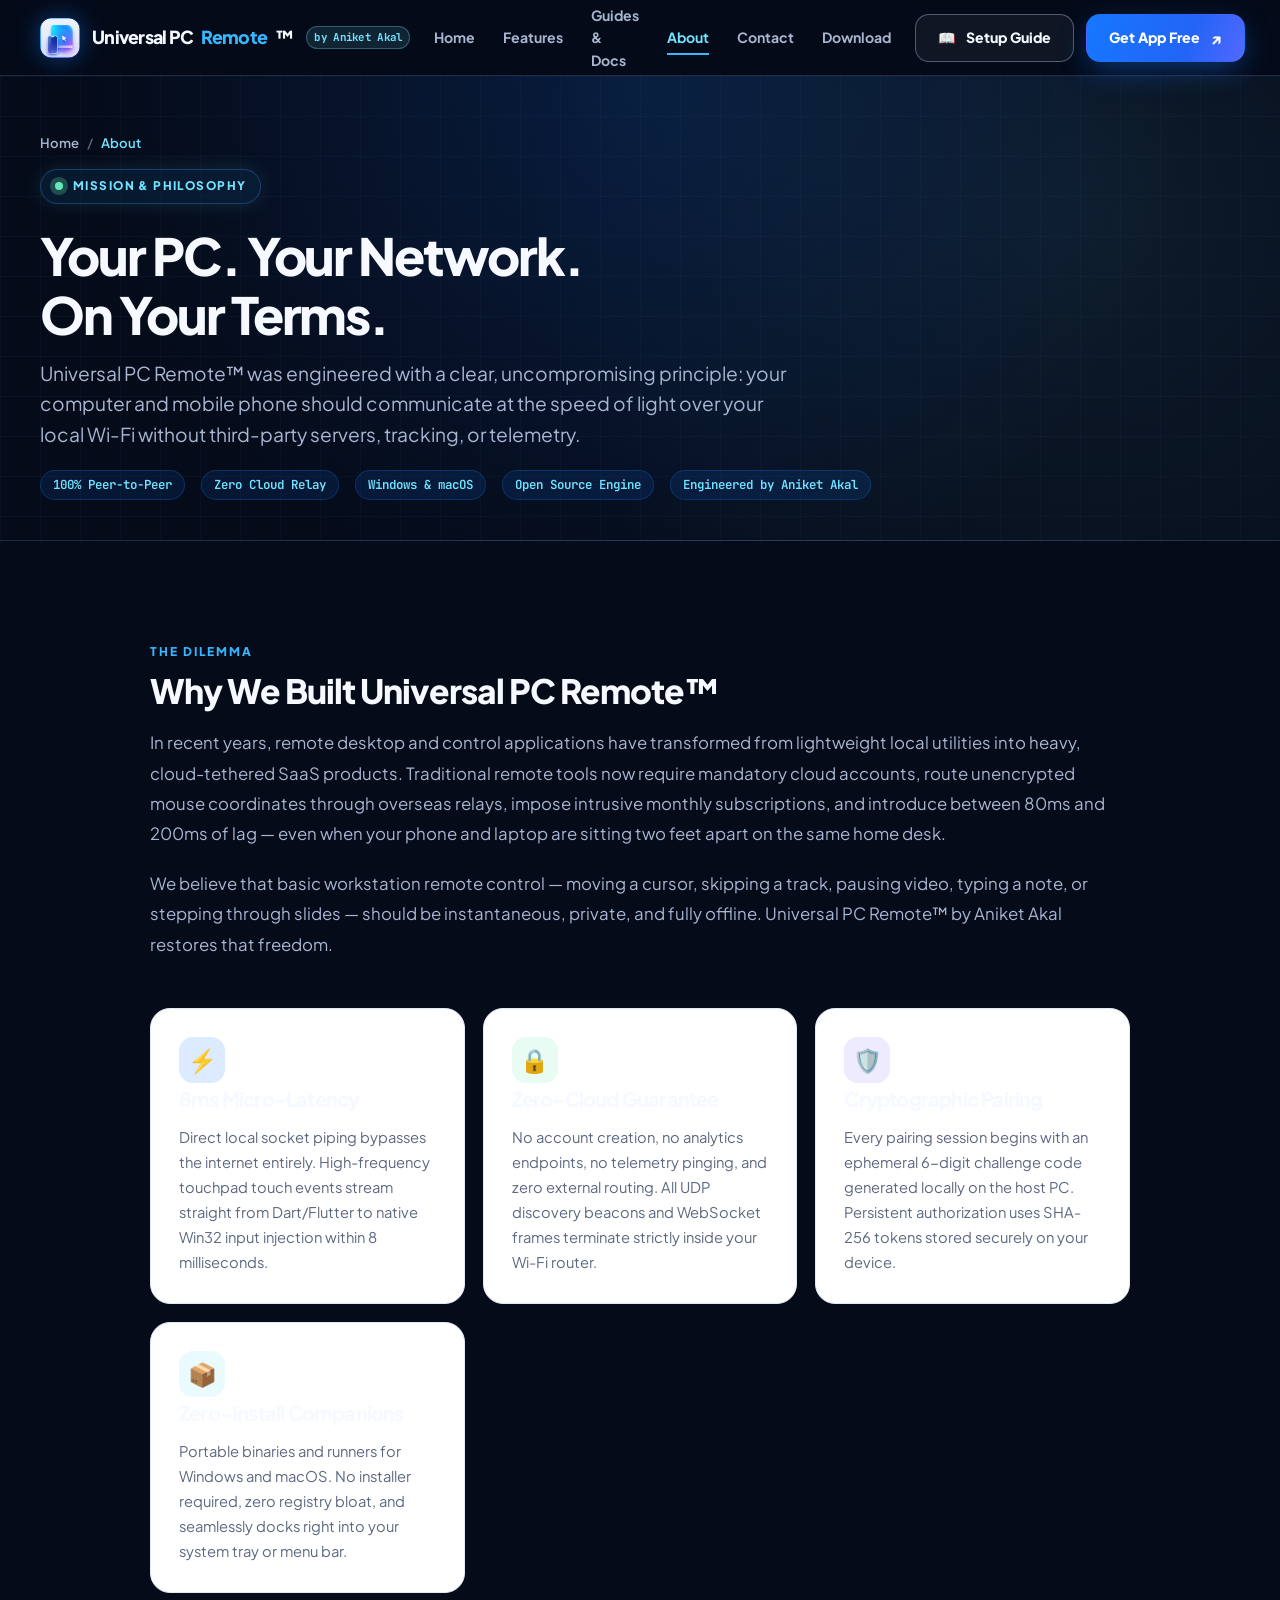
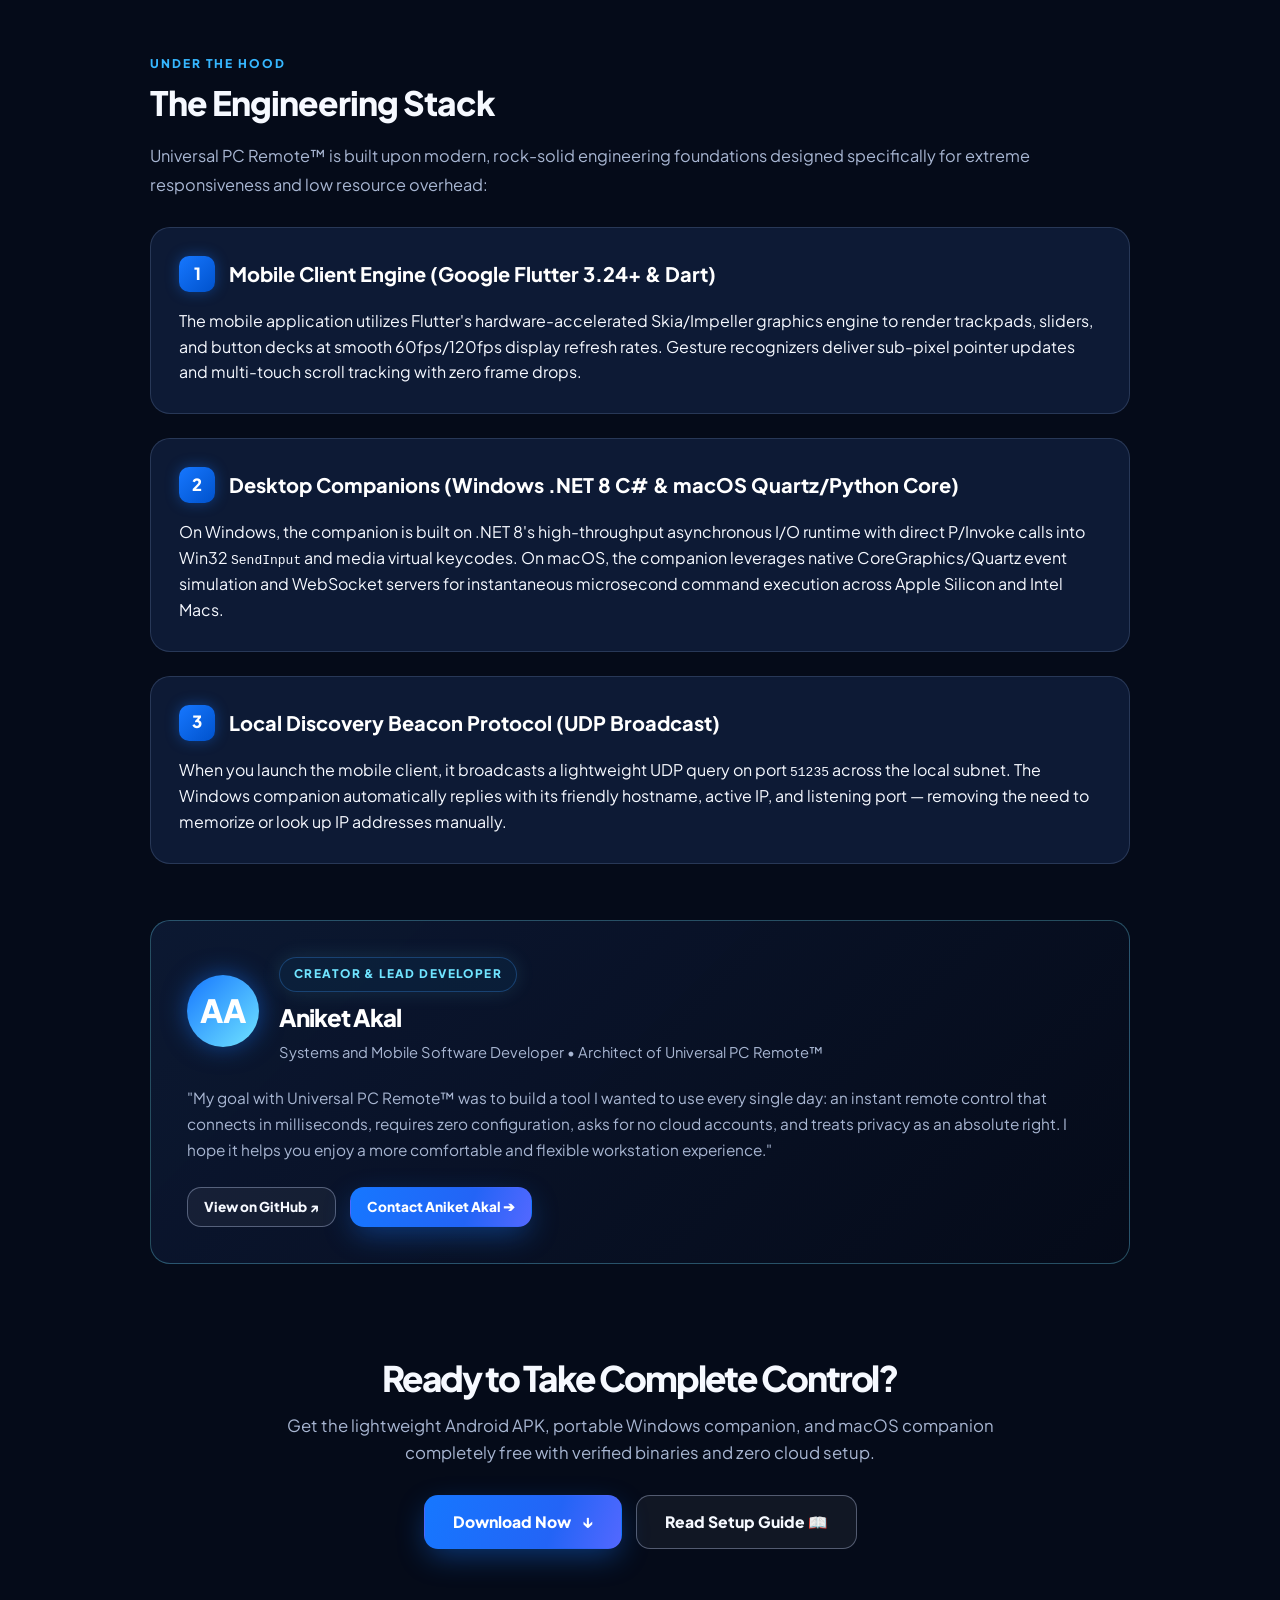
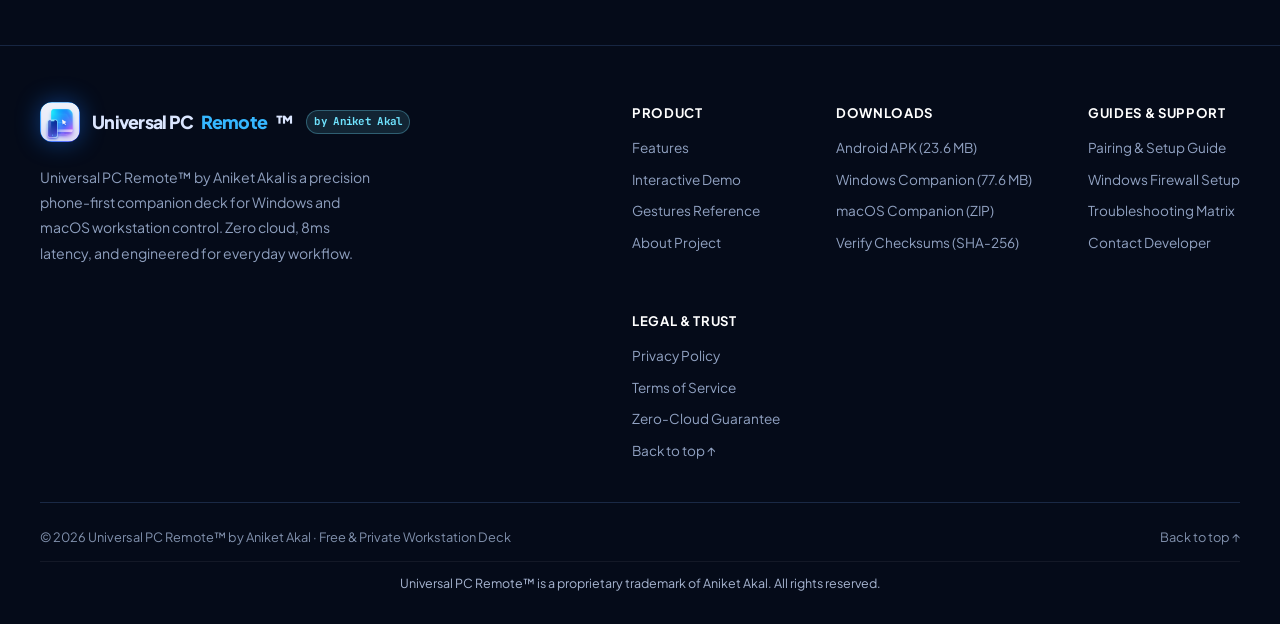
==== commit 0cf45c77: "Polish website: cross-platform macOS support, JSON-LD schema, interactive copy feedback, UI themes, " ====
--- a/website/about.html
+++ b/website/about.html
@@ -5,21 +5,22 @@
   <meta name="viewport" content="width=device-width, initial-scale=1">
   <meta name="theme-color" content="#050b19">
   <title>About Universal PC Remote™ by Aniket Akal — Mission, Zero-Cloud Philosophy &amp; Architecture</title>
-  <meta name="description" content="Discover the philosophy, engineering, and architecture behind Universal PC Remote™ by Aniket Akal. A zero-cloud, 100% peer-to-peer workstation companion for Android and Windows.">
+  <meta name="description" content="Discover the philosophy, engineering, and architecture behind Universal PC Remote™ by Aniket Akal. A zero-cloud, 100% peer-to-peer workstation companion for Android, Windows, and macOS.">
   <meta name="author" content="Aniket Akal">
   <meta name="robots" content="index, follow">
+  <meta name="google-adsense-account" content="ca-pub-9775877477882396">
   <link rel="canonical" href="https://universalpcremote.pages.dev/about.html">
   
   <!-- Open Graph / Meta -->
   <meta property="og:type" content="website">
   <meta property="og:url" content="https://universalpcremote.pages.dev/about.html">
   <meta property="og:title" content="About Universal PC Remote™ by Aniket Akal">
-  <meta property="og:description" content="Why Universal PC Remote™ was built: zero cloud, 8ms micro-latency, peer-to-peer workstation freedom for Android and Windows.">
+  <meta property="og:description" content="Why Universal PC Remote™ was built: zero cloud, 8ms micro-latency, peer-to-peer workstation freedom for Android, Windows, and macOS.">
   <meta property="og:site_name" content="Universal PC Remote™ by Aniket Akal">
   <meta property="og:image" content="https://universalpcremote.pages.dev/assets/app_icon.png">
   <meta name="twitter:card" content="summary_large_image">
   <meta name="twitter:title" content="About Universal PC Remote™ by Aniket Akal">
-  <meta name="twitter:description" content="Zero cloud, 8ms micro-latency, peer-to-peer workstation freedom for Android and Windows.">
+  <meta name="twitter:description" content="Zero cloud, 8ms micro-latency, peer-to-peer workstation freedom for Android, Windows, and macOS.">
   <meta name="twitter:image" content="https://universalpcremote.pages.dev/assets/app_icon.png">
 
   <link rel="icon" type="image/png" href="assets/app_icon.png">
@@ -82,6 +83,7 @@
         <div class="page-meta">
           <span class="page-meta-badge">100% Peer-to-Peer</span>
           <span class="page-meta-badge">Zero Cloud Relay</span>
+          <span class="page-meta-badge">Windows &amp; macOS</span>
           <span class="page-meta-badge">Open Source Engine</span>
           <span class="page-meta-badge">Engineered by Aniket Akal</span>
         </div>
@@ -125,8 +127,8 @@
 
           <div class="card reveal">
             <span class="card-icon" style="background: rgba(112, 228, 255, 0.15); color: var(--blue2);">📦</span>
-            <h3>Zero-Install Companion</h3>
-            <p>The Windows companion runs as a self-contained, portable single-file binary. No installer required, zero registry bloat, and seamlessly docks right into your Windows system tray.</p>
+            <h3>Zero-Install Companions</h3>
+            <p>Portable binaries and runners for Windows and macOS. No installer required, zero registry bloat, and seamlessly docks right into your system tray or menu bar.</p>
           </div>
         </div>
 
@@ -151,10 +153,10 @@
           <div class="guide-step">
             <div class="step-header">
               <span class="step-num">2</span>
-              <h3 class="step-title">Windows Companion Core (Microsoft .NET 8 C#)</h3>
+              <h3 class="step-title">Desktop Companions (Windows .NET 8 C# &amp; macOS Quartz/Python Core)</h3>
             </div>
             <p>
-              The companion is built on .NET 8's high-throughput asynchronous I/O runtime. It leverages <code>System.Net.WebSockets</code> for zero-allocation event parsing and direct P/Invoke calls into Win32 <code>SendInput</code> and media virtual keycodes (<code>VK_MEDIA_PLAY_PAUSE</code>, <code>VK_VOLUME_UP</code>, etc.), ensuring immediate microsecond execution.
+              On Windows, the companion is built on .NET 8's high-throughput asynchronous I/O runtime with direct P/Invoke calls into Win32 <code>SendInput</code> and media virtual keycodes. On macOS, the companion leverages native CoreGraphics/Quartz event simulation and WebSocket servers for instantaneous microsecond command execution across Apple Silicon and Intel Macs.
             </p>
           </div>
 
@@ -205,7 +207,7 @@
         <div class="reveal">
           <h2 style="font-size: 2.2rem; font-weight: 800; margin-bottom: 16px;">Ready to Take Complete Control?</h2>
           <p style="color: var(--muted); font-size: 1.05rem; margin-bottom: 28px;">
-            Get both the lightweight Android APK and the portable Windows companion completely free with verified binaries and zero cloud setup.
+            Get the lightweight Android APK, portable Windows companion, and macOS companion completely free with verified binaries and zero cloud setup.
           </p>
           <div style="display: flex; gap: 14px; justify-content: center; flex-wrap: wrap;">
             <a class="btn btn-large" href="index.html#download">Download Now <span class="arrow">↓</span></a>
@@ -229,7 +231,7 @@
             <span class="brand-badge">by Aniket Akal</span>
           </a>
           <p class="footer-description">
-            Universal PC Remote™ by Aniket Akal is a precision phone-first companion deck for Windows PC control. Zero cloud, 8ms latency, and engineered for everyday workflow.
+            Universal PC Remote™ by Aniket Akal is a precision phone-first companion deck for Windows and macOS workstation control. Zero cloud, 8ms latency, and engineered for everyday workflow.
           </p>
         </div>
 
@@ -246,6 +248,7 @@
             <strong>Downloads</strong>
             <a href="downloads/UniversalPCRemote.apk" download>Android APK (23.6 MB)</a>
             <a href="downloads/UniversalPCRemote-v1.0.0-windows-x64.zip" download>Windows Companion (77.6 MB)</a>
+            <a href="downloads/UniversalPCRemote-v1.0.0-macOS.zip" download>macOS Companion (ZIP)</a>
             <a href="guide.html#verification">Verify Checksums (SHA-256)</a>
           </div>
 
--- a/website/styles.css
+++ b/website/styles.css
@@ -414,6 +414,39 @@
   gap: 14px;
   flex-wrap: wrap;
   margin: 32px 0 26px;
+}
+
+#primaryDownloadBtn {
+  background: linear-gradient(110deg, #10b981, #059669 65%, #047857);
+  box-shadow: 0 8px 24px rgba(16, 185, 129, 0.4);
+}
+
+#primaryDownloadBtn:hover {
+  box-shadow: 0 12px 30px rgba(16, 185, 129, 0.55);
+}
+
+#desktopDownloadBtn {
+  background: rgba(22, 119, 255, 0.12);
+  border-color: rgba(70, 140, 255, 0.45);
+}
+
+#desktopDownloadBtn:hover {
+  background: rgba(22, 119, 255, 0.25);
+  border-color: var(--cyan);
+  box-shadow: 0 8px 24px rgba(22, 119, 255, 0.35);
+  color: #ffffff;
+}
+
+#macDownloadBtn {
+  background: rgba(139, 124, 255, 0.1);
+  border-color: rgba(139, 124, 255, 0.4);
+}
+
+#macDownloadBtn:hover {
+  background: rgba(139, 124, 255, 0.22);
+  border-color: #a78bfa;
+  box-shadow: 0 8px 24px rgba(139, 124, 255, 0.3);
+  color: #ffffff;
 }
 
 .trust {
